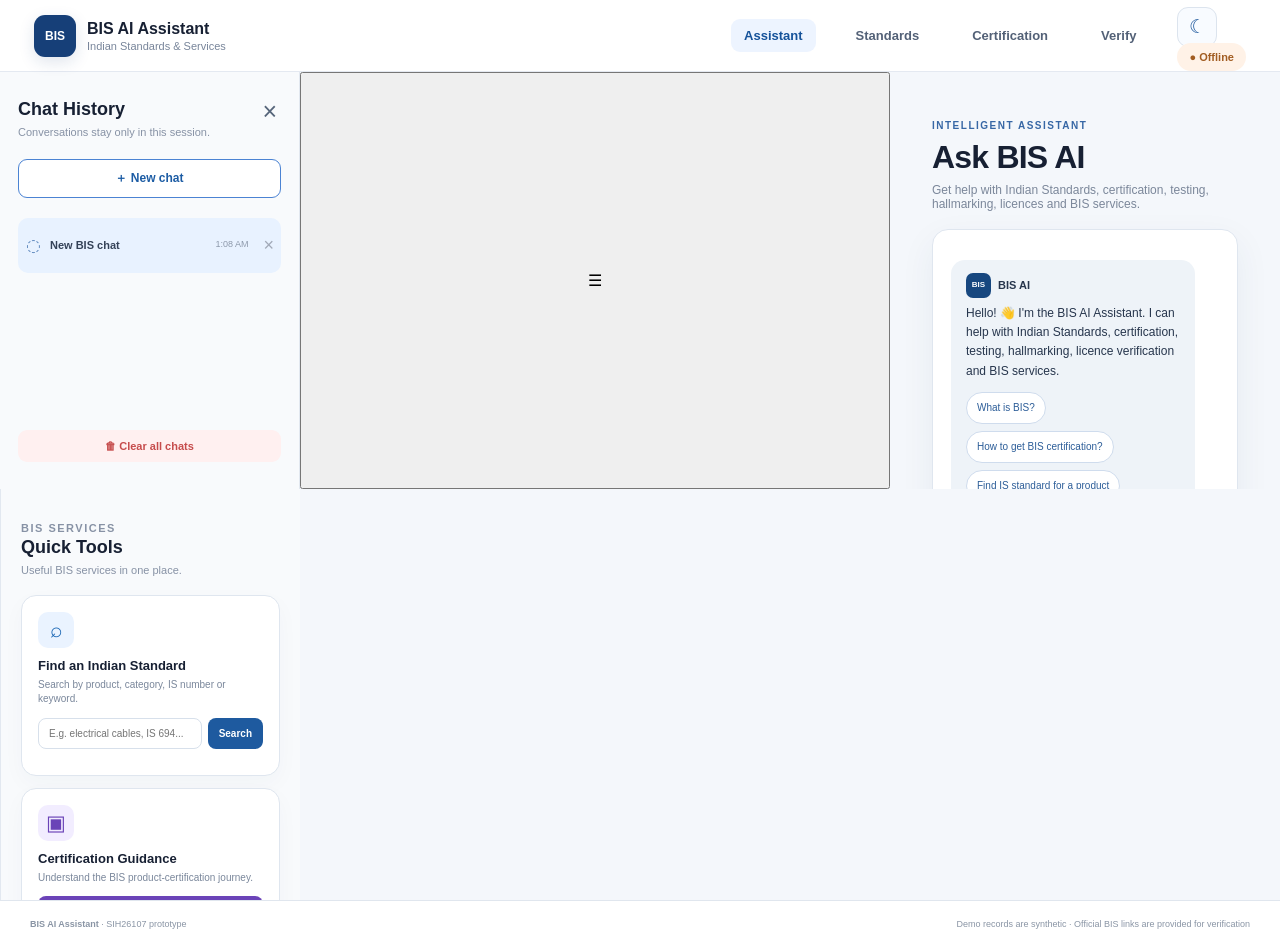
==== frontend/index.html @ 95502df0 "Rebuild frontend structure" ====
<!DOCTYPE html>
<html lang="en">
<head>
  <meta charset="UTF-8">
  <meta name="viewport" content="width=device-width, initial-scale=1.0">
  <meta name="theme-color" content="#0b3b70">
  <title>BIS AI Assistant — SIH26107</title>
  <link rel="stylesheet" href="style.css">
</head>
<body>
  <header class="topbar">
    <a class="brand" href="#assistant" aria-label="BIS AI Assistant home">
      <span class="brand-mark">BIS</span>
      <span class="brand-copy"><strong>BIS AI Assistant</strong><small>Indian Standards &amp; Services</small></span>
    </a>

    <nav class="main-nav" aria-label="Main navigation">
      <a class="nav-link active" href="#assistant">Assistant</a>
      <a class="nav-link" href="#standards">Standards</a>
      <a class="nav-link" href="#certification">Certification</a>
      <a class="nav-link" href="#verify">Verify</a>
    </nav>

    <div class="header-actions">
      <button id="themeToggle" class="theme-toggle" type="button" aria-label="Switch to dark mode" title="Switch theme">☾</button>
      <span id="apiBadge" class="badge">● Connecting</span>
    </div>
  </header>

  <main class="workspace">
    <aside id="historyPanel" class="history-panel" aria-label="Chat history">
      <div class="history-head">
        <div>
          <h2>Chat History</h2>
          <p>Conversations stay only in this session.</p>
        </div>
        <button id="closeHistory" class="icon-btn" type="button" aria-label="Close chat history">×</button>
      </div>

      <button id="newChatBtn" class="new-chat" type="button">＋ New chat</button>
      <div id="historyList" class="history-list"></div>
      <button id="clearHistoryBtn" class="clear-history" type="button">🗑 Clear all chats</button>
    </aside>

    <button id="historyToggle" class="history-reopen" type="button" aria-label="Open chat history" title="Open chat history">☰</button>

    <section id="assistant" class="assistant-column">
      <div class="assistant-heading">
        <div>
          <p class="eyebrow">INTELLIGENT ASSISTANT</p>
          <h1>Ask BIS AI</h1>
          <p>Get help with Indian Standards, certification, testing, hallmarking, licences and BIS services.</p>
        </div>
      </div>

      <div class="chat-card">
        <div id="chat" class="chat" aria-live="polite"></div>

        <form id="askForm" class="ask-form">
          <span class="input-spark" aria-hidden="true">✦</span>
          <textarea id="question" rows="1" required aria-label="Ask BIS AI" placeholder="Ask about a product, standard, certification or BIS service..."></textarea>
          <button id="askBtn" class="send-btn" type="submit" aria-label="Send question" title="Send question">➤</button>
        </form>

        <div class="chips" aria-label="Suggested questions">
          <button type="button" onclick="useText('Find a standard for electrical cables')">Electrical cables</button>
          <button type="button" onclick="useText('How does BIS certification work?')">BIS certification</button>
          <button type="button" onclick="useText('How do I verify a BIS licence?')">Verify licence</button>
          <button type="button" onclick="useText('Find testing laboratory information')">Testing labs</button>
          <button type="button" onclick="useText('What is the ISI mark?')">ISI mark</button>
        </div>
      </div>
    </section>

    <aside id="toolsPanel" class="tools-column" aria-label="BIS quick tools">
      <div class="tools-heading">
        <p class="eyebrow">BIS SERVICES</p>
        <h2>Quick Tools</h2>
        <p>Useful BIS services in one place.</p>
      </div>

      <section id="standards" class="tool-card standard-tool">
        <div class="tool-icon">⌕</div>
        <h3>Find an Indian Standard</h3>
        <p>Search by product, category, IS number or keyword.</p>
        <form id="standardForm" class="tool-form">
          <input id="standardSearch" aria-label="Search Indian Standards" placeholder="E.g. electrical cables, IS 694...">
          <button type="submit">Search</button>
        </form>
        <div id="standardResults" class="tool-results"></div>
      </section>

      <section id="certification" class="tool-card certification-tool">
        <div class="tool-icon">▣</div>
        <h3>Certification Guidance</h3>
        <p>Understand the BIS product-certification journey.</p>
        <button id="certificationBtn" class="tool-action" type="button">View certification steps <span>→</span></button>
        <div id="certificationResults" class="tool-results"></div>
      </section>

      <section id="verify" class="tool-card verify-tool">
        <div class="tool-icon">✓</div>
        <h3>Verify a BIS Licence</h3>
        <p>Use a synthetic demo record or open official BIS verification information.</p>
        <form id="verifyForm" class="tool-form">
          <input id="license" required aria-label="BIS licence number" placeholder="E.g. CM/L-DEMO-001">
          <button type="submit">Verify</button>
        </form>
        <div class="demo-buttons">
          <button type="button" onclick="useDemoLicense('CM/L-DEMO-001')">Demo 001</button>
          <button type="button" onclick="useDemoLicense('CM/L-DEMO-002')">Demo 002</button>
          <button type="button" onclick="useDemoLicense('CM/L-DEMO-003')">Demo 003</button>
        </div>
        <div id="verifyResult" class="tool-results"></div>
      </section>

      <section class="help-card">
        <div class="help-icon">?</div>
        <div>
          <h3>Need Help?</h3>
          <p>Ask about standards, certification, testing, hallmarking, licences or BIS services.</p>
        </div>
        <div class="help-prompts">
          <button type="button" onclick="useText('How do I get BIS certification?')">How do I get BIS certification?</button>
          <button type="button" onclick="useText('What standard applies to electrical cables?')">IS standard for electrical cables</button>
          <button type="button" onclick="useDemoLicense('CM/L-DEMO-001')">Verify demo licence</button>
        </div>
      </section>
    </aside>
  </main>

  <footer>
    <span><strong>BIS AI Assistant</strong> · SIH26107 prototype</span>
    <span>Demo records are synthetic · Official BIS links are provided for verification</span>
  </footer>

  <script src="script.js"></script>
  <script>
    (() => {
      const button = document.getElementById('themeToggle');
      const key = 'bis-theme';
      const apply = (dark) => {
        document.documentElement.classList.toggle('dark-mode', dark);
        button.textContent = dark ? '☀' : '☾';
        button.setAttribute('aria-label', dark ? 'Switch to light mode' : 'Switch to dark mode');
        button.title = dark ? 'Switch to light mode' : 'Switch theme';
      };
      let dark = localStorage.getItem(key) === 'dark';
      apply(dark);
      button.addEventListener('click', () => {
        dark = !dark;
        localStorage.setItem(key, dark ? 'dark' : 'light');
        apply(dark);
      });

      document.getElementById('question').addEventListener('keydown', (event) => {
        if (event.key === 'Enter' && !event.shiftKey) {
          event.preventDefault();
          document.getElementById('askForm').requestSubmit();
        }
      });

      document.querySelectorAll('.main-nav .nav-link').forEach((link) => {
        link.addEventListener('click', () => {
          document.querySelectorAll('.main-nav .nav-link').forEach((item) => item.classList.remove('active'));
          link.classList.add('active');
        });
      });
    })();
  </script>
</body>
</html>
---- frontend/style.css ----
*{box-sizing:border-box}html{scroll-behavior:smooth}body{margin:0;font-family:Inter,Segoe UI,Arial,sans-serif;background:#f4f7fb;color:#172033;min-height:100vh}button,input,textarea{font:inherit}button{cursor:pointer}a{color:inherit}.topbar{height:72px;background:#fff;border-bottom:1px solid #e4e9f1;display:flex;align-items:center;padding:0 34px;gap:28px;position:sticky;top:0;z-index:50}.brand{display:flex;gap:11px;align-items:center;text-decoration:none;color:#172033;margin-right:auto}.brand-mark{width:42px;height:42px;background:#163f78;color:#fff;display:grid;place-items:center;font-size:12px;font-weight:900;border-radius:11px;box-shadow:0 5px 16px #163f7822}.brand b,.brand small{display:block}.brand b{font-size:17px}.brand small{color:#78859a;font-size:11px;margin-top:2px}.topbar nav{display:flex;gap:27px;height:100%;align-items:center}.nav-link{text-decoration:none;color:#536177;font-size:13px;font-weight:750;padding:9px 13px;border-radius:9px}.nav-link:hover,.nav-link.active{background:#edf4ff;color:#15529a}.badge{font-size:11px;color:#16865a;background:#e9f8f0;padding:8px 12px;border-radius:20px;white-space:nowrap;font-weight:750}.badge.offline{color:#a25d22;background:#fff2e7}.workspace{display:grid;grid-template-columns:300px minmax(430px,1fr) 390px;height:calc(100vh - 72px);min-height:0;max-width:1550px;margin:0 auto;overflow:hidden}.history-panel{background:#f8fafc;border-right:1px solid #e2e8f0;padding:27px 18px;display:flex;flex-direction:column;min-width:0;min-height:0;overflow-y:auto}.history-head{display:flex;justify-content:space-between;align-items:flex-start;gap:10px}.history-head h2,.tools-heading h2{margin:0;font-size:18px}.history-head p,.tools-heading p{margin:5px 0 0;color:#8792a5;font-size:11px;line-height:1.45}.icon-btn{border:0;background:transparent;color:#56657a;font-size:25px;line-height:1;padding:0 4px}.new-chat{margin-top:18px;border:1px solid #4b83d3;background:#fff;color:#1c5ca4;border-radius:9px;padding:10px;font-weight:800;font-size:12px}.new-chat:hover{background:#eff6ff}.history-list{margin-top:20px;display:flex;flex-direction:column;gap:4px;overflow:auto;flex:1}.history-item{display:flex;align-items:center;border-radius:10px;min-height:55px}.history-item.selected{background:#e8f2ff}.history-open{border:0;background:transparent;display:flex;align-items:center;text-align:left;gap:9px;padding:9px 8px;min-width:0;flex:1;color:#344258}.history-bubble{font-size:17px;color:#5e88bd}.history-copy{min-width:0;display:flex;justify-content:space-between;gap:5px;width:100%}.history-copy b{font-size:11px;white-space:nowrap;overflow:hidden;text-overflow:ellipsis}.history-copy small{font-size:9px;color:#8c98aa;white-space:nowrap}.delete-chat{border:0;background:transparent;color:#a1a9b7;font-size:18px;padding:7px;opacity:0}.history-item:hover .delete-chat,.history-item.selected .delete-chat{opacity:1}.delete-chat:hover{color:#c64c4c}.empty-history{text-align:center;color:#8b96a8;font-size:11px;line-height:1.7;padding:35px 12px}.clear-history{border:0;background:#fff0f0;color:#c64c4c;border-radius:9px;padding:10px;font-size:11px;font-weight:800;margin-top:12px}.clear-history:hover{background:#ffe5e5}.assistant-column{padding:48px 42px 30px;min-width:0;min-height:0;overflow:hidden}.assistant-heading{display:flex;justify-content:space-between;gap:20px;align-items:flex-end;margin-bottom:18px}.assistant-heading h1{font-size:32px;letter-spacing:-.8px;margin:0}.assistant-heading p:not(.eyebrow){margin:7px 0 0;color:#7b879a;font-size:12px}.eyebrow{margin:0 0 8px;color:#3767a5;font-size:10px;font-weight:900;letter-spacing:1.5px}.history-toggle{display:none;border:1px solid #dce4ee;background:#fff;color:#285b9a;border-radius:9px;padding:9px 12px;font-size:11px;font-weight:800}.chat-card{background:#fff;border:1px solid #dfe6ef;border-radius:16px;box-shadow:0 12px 35px #1d3d6410;padding:15px}.chat{height:calc(100vh - 315px);min-height:390px;max-height:650px;overflow:auto;padding:5px 3px 8px;scrollbar-width:thin}.message{max-width:91%;padding:12px 14px;border-radius:14px;margin:10px 0;font-size:12px;line-height:1.6;animation:messageIn .18s ease-out}.message p{margin:6px 0 0;white-space:pre-wrap}.message.bot{background:#eef3f8;color:#27364d}.message.user{background:#1c579c;color:#fff;margin-left:auto;border-bottom-right-radius:5px}.bot-label{display:flex;align-items:center;gap:7px;font-size:11px}.mini-bis{width:25px;height:25px;border-radius:7px;background:#17477f;color:#fff;display:grid;place-items:center;font-size:8px;font-weight:900}.welcome-message{padding:13px 15px}.welcome-prompts{display:flex;gap:7px;flex-wrap:wrap;margin-top:11px}.welcome-prompts button,.chips button,.help-prompts button{border:1px solid #cfdced;background:#fff;color:#2c5d98;border-radius:18px;padding:7px 10px;font-size:10px}.welcome-prompts button:hover,.chips button:hover,.help-prompts button:hover{background:#f1f7ff;border-color:#8eb2df}.thinking-message{padding:12px 14px}.thinking-row{display:flex;align-items:center;gap:4px;color:#718097;font-size:11px;margin-top:7px}.thinking-row i{display:block;width:5px;height:5px;border-radius:50%;background:#5f7ea7;animation:thinking 1s infinite ease-in-out}.thinking-row i:nth-child(2){animation-delay:.15s}.thinking-row i:nth-child(3){animation-delay:.3s}.ask-form{display:flex;align-items:flex-end;gap:9px;border:1px solid #bfd4ef;border-radius:13px;padding:8px 9px 8px 12px;margin-top:8px;background:#fff;box-shadow:0 4px 18px #2b5e9b10}.input-spark{color:#2872c6;font-size:18px;padding-bottom:6px}.ask-form textarea{flex:1;border:0;outline:0;resize:none;min-height:30px;max-height:140px;padding:6px 2px;color:#27364b;font-size:13px}.ask-form textarea::placeholder{color:#8793a5}.send-btn{width:38px;height:38px;border:0;border-radius:10px;background:#1c579c;color:#fff;font-size:19px;box-shadow:0 7px 15px #1c579c2a;display:grid;place-items:center}.send-btn:disabled{opacity:.5;cursor:not-allowed}.send-btn.stop-btn{background:#c74d4d;box-shadow:0 7px 15px #c74d4d2a;font-size:15px}.send-btn.stop-btn:hover{background:#aa3e3e}.chips{display:flex;gap:6px;flex-wrap:wrap;margin-top:9px}.chips button{color:#637188;border-color:#dce4ee;padding:6px 9px}.tools-column{border-left:1px solid #e2e8f0;background:#f8fafc;padding:27px 20px 45px;min-width:0;min-height:0;overflow-y:auto;scroll-behavior:smooth}.tools-heading{margin-bottom:16px}.tool-card{background:#fff;border:1px solid #dfe6ef;border-radius:15px;padding:16px;margin-bottom:12px;box-shadow:0 8px 22px #1d3d6408;scroll-margin-top:18px}.tool-icon{width:36px;height:36px;border-radius:10px;background:#eaf3ff;color:#1764b3;display:grid;place-items:center;font-size:21px;margin-bottom:10px}.tool-card h3{margin:0;font-size:13px}.tool-card>p{color:#7a879b;font-size:10px;line-height:1.45;margin:5px 0 11px}.tool-form{display:flex;gap:6px}.tool-form input{min-width:0;flex:1;border:1px solid #d7e0eb;border-radius:8px;padding:9px 10px;outline:0;font-size:10px}.tool-form input:focus{border-color:#5c8dc8}.tool-form button,.tool-action{border:0;border-radius:8px;background:#1e5a9f;color:#fff;padding:9px 11px;font-size:10px;font-weight:800;white-space:nowrap}.tool-form button:hover,.tool-action:hover{background:#174b87}.certification-tool .tool-icon{background:#f2edff;color:#6a43b7}.certification-tool .tool-action{width:100%;background:#6b43b8}.verify-tool .tool-icon{background:#e7f8ef;color:#15915c}.verify-tool .tool-form button{background:#1b9b68}.verify-tool .tool-form button:hover{background:#147b52}.demo-buttons{display:flex;gap:5px;margin-top:7px}.demo-buttons button{border:1px solid #bfe3d1;background:#f3fbf7;color:#18744f;border-radius:7px;padding:5px 8px;font-size:9px}.tool-results{margin-top:10px}.tool-loading,.tool-empty{color:#8390a3;font-size:10px;line-height:1.5;padding:7px 0}.standard-result{border-top:1px solid #edf0f4;padding:9px 0}.standard-result:first-child{border-top:0}.standard-result .result-id{display:block;color:#2d69a9;font-size:9px;font-weight:900}.standard-result>b{display:block;font-size:10px;margin-top:3px}.standard-result small{display:block;color:#8a95a6;font-size:9px;margin-top:2px}.standard-result p{font-size:9px;color:#6d7b8f;line-height:1.45;margin:5px 0}.standard-result a,.cert-step a,.verify-info a{font-size:9px;color:#2468ad;text-decoration:none;font-weight:750}.standard-result a:hover,.cert-step a:hover,.verify-info a:hover{text-decoration:underline}.cert-step{display:flex;gap:8px;border-top:1px solid #edf0f4;padding:9px 0}.cert-step:first-child{border-top:0}.cert-step>span{width:24px;height:24px;border-radius:7px;background:#f0eaff;color:#7048b9;display:grid;place-items:center;font-size:9px;font-weight:900;flex:none}.cert-step b{font-size:10px}.cert-step p{font-size:9px;color:#718095;line-height:1.4;margin:3px 0 4px}.verify-success{display:flex;justify-content:space-between;gap:8px;background:#ebfaf3;border:1px solid #c7ecd9;padding:8px;border-radius:8px;color:#14774f;font-size:10px}.verify-success span{font-weight:800}.verify-result dl{display:grid;grid-template-columns:70px 1fr;gap:4px 7px;margin:9px 0 0;font-size:9px}.verify-result dt{color:#8a95a5}.verify-result dd{margin:0;color:#344258;font-weight:700}.demo-warning{background:#fff8e7;color:#8b6a22;padding:7px;border-radius:7px;margin-top:8px;font-size:8px;line-height:1.45}.verify-info{background:#f2f7fd;border:1px solid #d8e6f5;border-radius:8px;padding:9px}.verify-info strong{font-size:10px}.verify-info p{color:#708096;font-size:9px;line-height:1.45;margin:4px 0 6px}.workspace.history-closed .history-panel{display:none}.workspace.history-closed{grid-template-columns:minmax(430px,1fr) 390px}body.history-closed .workspace{grid-template-columns:minmax(430px,1fr) 390px}body.history-closed .history-panel{display:none}.history-closed .history-toggle{display:inline-block}body:not(.history-closed) .history-toggle{display:none}footer{display:flex;justify-content:space-between;gap:20px;padding:18px 30px;border-top:1px solid #e0e6ee;background:#fff;color:#8a95a5;font-size:9px}footer b{color:#40516a}@keyframes thinking{0%,60%,100%{transform:translateY(0);opacity:.35}30%{transform:translateY(-3px);opacity:1}}@keyframes messageIn{from{opacity:0;transform:translateY(5px)}to{opacity:1;transform:translateY(0)}}@media(max-width:1150px){.workspace{grid-template-columns:250px minmax(420px,1fr) 330px}.assistant-column{padding-left:25px;padding-right:25px}.topbar{padding:0 20px}.topbar nav{gap:10px}}@media(max-width:900px){.workspace{grid-template-columns:260px minmax(0,1fr)}.tools-column{display:block;border-left:0;border-top:1px solid #e2e8f0;padding:24px 18px 35px}.workspace.history-closed,body.history-closed .workspace{grid-template-columns:minmax(0,1fr)}.history-toggle{display:inline-block!important}.topbar nav{display:none}.assistant-column{padding:30px 20px}.chat{height:calc(100vh - 270px)}}@media(max-width:600px){.workspace{display:block;height:auto;min-height:calc(100vh - 64px);overflow:visible}.history-panel{display:none;position:fixed;inset:64px auto 0 0;width:min(88vw,310px);z-index:100;box-shadow:15px 0 40px #1c355320}.history-panel .history-head{position:sticky;top:0;background:#f8fafc;padding-bottom:8px;z-index:1}.history-panel .history-list{min-height:0}.history-panel .clear-history{margin-bottom:12px}body.history-open .history-panel{display:flex}.assistant-column{padding:20px 10px 18px}.assistant-heading{align-items:flex-start;gap:8px}.assistant-heading h1{font-size:25px}.assistant-heading p:not(.eyebrow){font-size:11px}.chat-card{padding:10px;border-radius:13px}.chat{height:58vh;min-height:330px;max-height:none;padding:3px 1px 7px}.message{max-width:100%;font-size:12px;padding:11px 12px}.welcome-message{padding:12px}.welcome-prompts{gap:5px}.welcome-prompts button,.chips button{font-size:9px;padding:7px 9px}.ask-form{gap:6px;padding:7px 7px 7px 9px}.ask-form textarea{font-size:13px;max-height:110px}.send-btn{width:40px;height:40px;flex:none}.chips{gap:5px}.tools-column{display:block;padding:18px 10px 30px}.tool-card{padding:14px;margin-bottom:10px}.tool-form input{font-size:12px;padding:10px}.tool-form button,.tool-action{font-size:11px;padding:10px}.tool-card>p{font-size:10px}.standard-result>b{font-size:11px}.standard-result p,.cert-step p,.verify-info p{font-size:10px}.standard-result a,.cert-step a,.verify-info a{font-size:10px}.topbar{height:64px;padding:0 10px;gap:7px}.brand{gap:8px}.brand b{font-size:14px}.brand small{font-size:8px}.brand-mark{width:36px;height:36px}.badge{font-size:8px;padding:7px 8px}.history-toggle{font-size:10px;padding:8px 10px}.topbar nav{display:none}footer{flex-direction:column;padding:15px 12px;font-size:9px;gap:7px}}
.theme-toggle{width:40px;height:40px;border:1px solid #dce4ee;border-radius:11px;background:#f8fbff;color:#1c579c;display:grid;place-items:center;font-size:19px;line-height:1;flex:none;transition:.2s ease}.theme-toggle:hover{background:#edf5ff;transform:translateY(-1px)}
@media(max-width:900px){.theme-toggle{width:38px;height:38px;border-radius:10px;font-size:18px}.tools-column{max-width:100%;overflow:visible}.assistant-column{overflow:visible}.chat-card{max-width:100%}}
@media(max-width:600px){.theme-toggle{width:35px;height:35px;font-size:17px}.topbar{gap:6px}.brand{min-width:0}.brand>span:last-child{min-width:0}.brand b{white-space:nowrap;overflow:hidden;text-overflow:ellipsis}.badge{flex:none}.assistant-heading>div{min-width:0}}
html.dark-mode body{background:#0b1118;color:#e7eef7}html.dark-mode .topbar{background:#101923;border-color:#263544}html.dark-mode .brand{color:#f2f6fb}html.dark-mode .brand small{color:#91a0b5}html.dark-mode .brand-mark{background:#155aa2}html.dark-mode .nav-link{color:#9eacbf}html.dark-mode .nav-link:hover,html.dark-mode .nav-link.active{background:#172d45;color:#72b5ff}html.dark-mode .theme-toggle{background:#172331;border-color:#304256;color:#f4ca62}html.dark-mode .theme-toggle:hover{background:#203044}html.dark-mode .badge{background:#103426;color:#55d99b}html.dark-mode .badge.offline{background:#342819;color:#f2b36d}html.dark-mode .history-panel,html.dark-mode .tools-column{background:#0e161f;border-color:#263544}html.dark-mode .history-head h2,html.dark-mode .tools-heading h2,html.dark-mode .tool-card h3,html.dark-mode .help-card h3{color:#edf3fa}html.dark-mode .history-head p,html.dark-mode .tools-heading p,html.dark-mode .assistant-heading p:not(.eyebrow){color:#91a0b5}html.dark-mode .icon-btn{color:#aebbd0}html.dark-mode .new-chat{background:#121e2a;border-color:#3979bd;color:#70b4ff}html.dark-mode .new-chat:hover{background:#172a3e}html.dark-mode .history-item.selected{background:#172d45}html.dark-mode .history-open{color:#d6dfeb}html.dark-mode .history-copy small{color:#8190a5}html.dark-mode .history-bubble{color:#69a8df}html.dark-mode .clear-history{background:#321c21;color:#ff8585}html.dark-mode .clear-history:hover{background:#402126}html.dark-mode .assistant-heading .eyebrow{color:#5da8ed}html.dark-mode .chat-card{background:#101923;border-color:#29394b;box-shadow:0 12px 35px #00000040}html.dark-mode .message.bot{background:#1b2835;color:#dbe5f0}html.dark-mode .message.user{background:#1766b8;color:#fff}html.dark-mode .mini-bis{background:#1761a5}html.dark-mode .welcome-prompts button,html.dark-mode .chips button,html.dark-mode .help-prompts button{background:#121f2b;border-color:#304256;color:#8fc4fa}html.dark-mode .welcome-prompts button:hover,html.dark-mode .chips button:hover,html.dark-mode .help-prompts button:hover{background:#172d45;border-color:#3e6d9f}html.dark-mode .thinking-row{color:#93a3b8}html.dark-mode .thinking-row i{background:#68aef0}html.dark-mode .ask-form{background:#0d161f;border-color:#34506d;box-shadow:0 4px 18px #00000030}html.dark-mode .input-spark{color:#65aff5}html.dark-mode .ask-form textarea{background:transparent;color:#e4edf7}html.dark-mode .ask-form textarea::placeholder{color:#718298}html.dark-mode .send-btn{background:#176bc2}html.dark-mode .chips button{color:#9aadc4}html.dark-mode .tool-card{background:#121d27;border-color:#2b3b4c;box-shadow:0 8px 22px #00000028}html.dark-mode .tool-icon{background:#172d45;color:#5ca9f5}html.dark-mode .tool-card>p{color:#8c9cb0}html.dark-mode .tool-form input{background:#0d161f;border-color:#304256;color:#e1eaf5}html.dark-mode .tool-form input::placeholder{color:#718298}html.dark-mode .tool-form input:focus{border-color:#4f91d1}html.dark-mode .tool-form button,html.dark-mode .tool-action{background:#1b65b0}html.dark-mode .tool-form button:hover,html.dark-mode .tool-action:hover{background:#2477c8}html.dark-mode .certification-tool .tool-icon{background:#241d36;color:#b28cff}html.dark-mode .certification-tool .tool-action{background:#7044bf}html.dark-mode .verify-tool .tool-icon{background:#103628;color:#54d49a}html.dark-mode .verify-tool .tool-form button{background:#199b68}html.dark-mode .demo-buttons button{background:#102c23;border-color:#28684f;color:#62d7a5}html.dark-mode .tool-loading,html.dark-mode .tool-empty{color:#8191a6}html.dark-mode .standard-result,html.dark-mode .cert-step{border-color:#29394a}html.dark-mode .standard-result .result-id{color:#68acf0}html.dark-mode .standard-result>b,html.dark-mode .cert-step b{color:#e5edf6}html.dark-mode .standard-result small,html.dark-mode .standard-result p,html.dark-mode .cert-step p{color:#8191a6}html.dark-mode .standard-result a,html.dark-mode .cert-step a,html.dark-mode .verify-info a{color:#72b8fa}html.dark-mode .cert-step>span{background:#281f3e;color:#bd9cff}html.dark-mode .verify-success{background:#102f24;border-color:#27664f;color:#65d7a6}html.dark-mode .verify-result dt{color:#8191a6}html.dark-mode .verify-result dd{color:#d9e4ef}html.dark-mode .demo-warning{background:#342b17;color:#e4be66}html.dark-mode .verify-info{background:#142433;border-color:#2e4b66}html.dark-mode .verify-info strong{color:#e6eef7}html.dark-mode .verify-info p{color:#8b9caf}html.dark-mode .help-card{background:#12283a;border-color:#285071}html.dark-mode .help-card>p{color:#8ca0b8}html.dark-mode footer{background:#101923;border-color:#243242;color:#8190a4}html.dark-mode footer b{color:#b8c9dc}
@media(max-width:600px){.history-panel{left:auto!important;right:0!important;inset:64px 0 0 auto!important;width:min(88vw,340px)!important;max-width:340px;min-width:280px;border-right:0;border-left:1px solid #dce4ee;box-shadow:-18px 0 45px #152d4628;padding:22px 16px 18px;overflow-y:auto;overscroll-behavior:contain}.history-panel .history-head{position:sticky;top:0;background:#f8fafc;padding:2px 0 12px;z-index:2}.history-panel .history-head h2{font-size:19px;line-height:1.2;color:#172033}.history-panel .history-head p{font-size:11px;line-height:1.5;margin-top:6px}.history-panel .icon-btn{font-size:27px;padding:0 3px}.history-panel .history-list{min-height:0}.history-panel .new-chat{width:100%;min-height:46px;font-size:13px}.history-panel .history-item{min-height:58px}.history-panel .history-copy b{font-size:12px}.history-panel .history-copy small{font-size:10px}.history-panel .clear-history{width:100%;min-height:44px;margin-bottom:8px}html.dark-mode .history-panel{background:#0e161f;border-left-color:#263544;box-shadow:-18px 0 45px #00000066}html.dark-mode .history-panel .history-head{background:#0e161f}html.dark-mode .history-panel .history-head h2{color:#edf3fa}html.dark-mode .history-panel .history-head p{color:#91a0b5}html.dark-mode .history-panel .icon-btn{color:#aebbd0}}
@media(max-width:390px){.assistant-column{padding-left:8px;padding-right:8px}.assistant-heading h1{font-size:23px}.assistant-heading p:not(.eyebrow){font-size:10.5px}.history-toggle{padding:8px 9px}.badge{font-size:7.5px;padding:7px}.brand b{font-size:13px}.brand small{font-size:7.5px}.chat-card{padding:8px}.welcome-prompts button,.chips button{font-size:8.5px;padding:7px 8px}}
body.history-open{overflow:hidden}
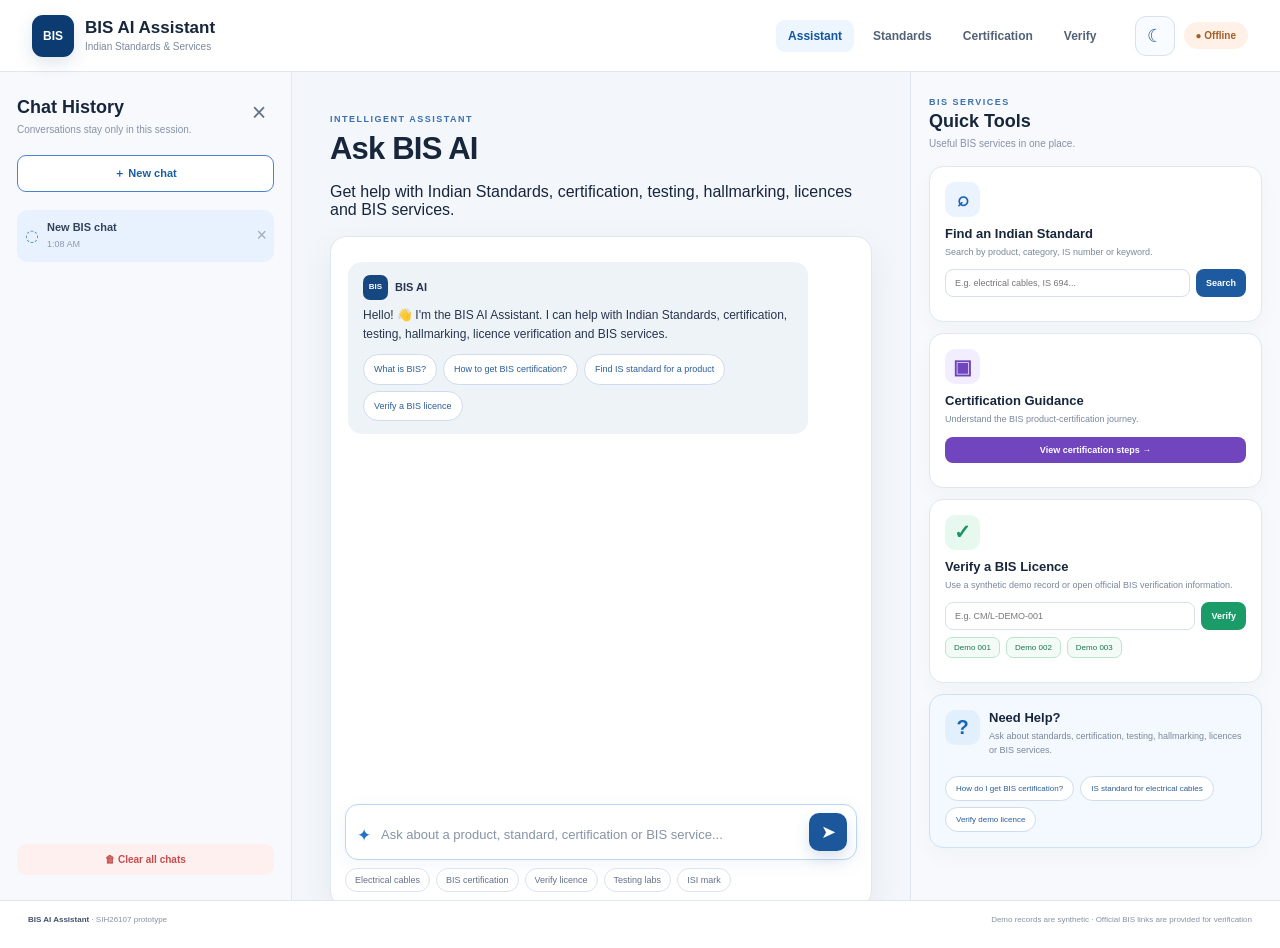
==== commit 818a7af1: "Rebuild frontend shell and bust stale CSS/JS cache" ====
--- a/frontend/index.html
+++ b/frontend/index.html
@@ -5,7 +5,7 @@
   <meta name="viewport" content="width=device-width, initial-scale=1.0">
   <meta name="theme-color" content="#0b3b70">
   <title>BIS AI Assistant — SIH26107</title>
-  <link rel="stylesheet" href="style.css">
+  <link rel="stylesheet" href="style.css?v=20260917-final">
 </head>
 <body>
   <header class="topbar">
@@ -13,14 +13,12 @@
       <span class="brand-mark">BIS</span>
       <span class="brand-copy"><strong>BIS AI Assistant</strong><small>Indian Standards &amp; Services</small></span>
     </a>
-
     <nav class="main-nav" aria-label="Main navigation">
       <a class="nav-link active" href="#assistant">Assistant</a>
       <a class="nav-link" href="#standards">Standards</a>
       <a class="nav-link" href="#certification">Certification</a>
       <a class="nav-link" href="#verify">Verify</a>
     </nav>
-
     <div class="header-actions">
       <button id="themeToggle" class="theme-toggle" type="button" aria-label="Switch to dark mode" title="Switch theme">☾</button>
       <span id="apiBadge" class="badge">● Connecting</span>
@@ -30,13 +28,9 @@
   <main class="workspace">
     <aside id="historyPanel" class="history-panel" aria-label="Chat history">
       <div class="history-head">
-        <div>
-          <h2>Chat History</h2>
-          <p>Conversations stay only in this session.</p>
-        </div>
+        <div><h2>Chat History</h2><p>Conversations stay only in this session.</p></div>
         <button id="closeHistory" class="icon-btn" type="button" aria-label="Close chat history">×</button>
       </div>
-
       <button id="newChatBtn" class="new-chat" type="button">＋ New chat</button>
       <div id="historyList" class="history-list"></div>
       <button id="clearHistoryBtn" class="clear-history" type="button">🗑 Clear all chats</button>
@@ -46,22 +40,17 @@
 
     <section id="assistant" class="assistant-column">
       <div class="assistant-heading">
-        <div>
-          <p class="eyebrow">INTELLIGENT ASSISTANT</p>
-          <h1>Ask BIS AI</h1>
-          <p>Get help with Indian Standards, certification, testing, hallmarking, licences and BIS services.</p>
-        </div>
+        <p class="eyebrow">INTELLIGENT ASSISTANT</p>
+        <h1>Ask BIS AI</h1>
+        <p>Get help with Indian Standards, certification, testing, hallmarking, licences and BIS services.</p>
       </div>
-
       <div class="chat-card">
         <div id="chat" class="chat" aria-live="polite"></div>
-
         <form id="askForm" class="ask-form">
           <span class="input-spark" aria-hidden="true">✦</span>
           <textarea id="question" rows="1" required aria-label="Ask BIS AI" placeholder="Ask about a product, standard, certification or BIS service..."></textarea>
           <button id="askBtn" class="send-btn" type="submit" aria-label="Send question" title="Send question">➤</button>
         </form>
-
         <div class="chips" aria-label="Suggested questions">
           <button type="button" onclick="useText('Find a standard for electrical cables')">Electrical cables</button>
           <button type="button" onclick="useText('How does BIS certification work?')">BIS certification</button>
@@ -73,39 +62,20 @@
     </section>
 
     <aside id="toolsPanel" class="tools-column" aria-label="BIS quick tools">
-      <div class="tools-heading">
-        <p class="eyebrow">BIS SERVICES</p>
-        <h2>Quick Tools</h2>
-        <p>Useful BIS services in one place.</p>
-      </div>
-
+      <div class="tools-heading"><p class="eyebrow">BIS SERVICES</p><h2>Quick Tools</h2><p>Useful BIS services in one place.</p></div>
       <section id="standards" class="tool-card standard-tool">
-        <div class="tool-icon">⌕</div>
-        <h3>Find an Indian Standard</h3>
-        <p>Search by product, category, IS number or keyword.</p>
-        <form id="standardForm" class="tool-form">
-          <input id="standardSearch" aria-label="Search Indian Standards" placeholder="E.g. electrical cables, IS 694...">
-          <button type="submit">Search</button>
-        </form>
+        <div class="tool-icon">⌕</div><h3>Find an Indian Standard</h3><p>Search by product, category, IS number or keyword.</p>
+        <form id="standardForm" class="tool-form"><input id="standardSearch" aria-label="Search Indian Standards" placeholder="E.g. electrical cables, IS 694..."><button type="submit">Search</button></form>
         <div id="standardResults" class="tool-results"></div>
       </section>
-
       <section id="certification" class="tool-card certification-tool">
-        <div class="tool-icon">▣</div>
-        <h3>Certification Guidance</h3>
-        <p>Understand the BIS product-certification journey.</p>
+        <div class="tool-icon">▣</div><h3>Certification Guidance</h3><p>Understand the BIS product-certification journey.</p>
         <button id="certificationBtn" class="tool-action" type="button">View certification steps <span>→</span></button>
         <div id="certificationResults" class="tool-results"></div>
       </section>
-
       <section id="verify" class="tool-card verify-tool">
-        <div class="tool-icon">✓</div>
-        <h3>Verify a BIS Licence</h3>
-        <p>Use a synthetic demo record or open official BIS verification information.</p>
-        <form id="verifyForm" class="tool-form">
-          <input id="license" required aria-label="BIS licence number" placeholder="E.g. CM/L-DEMO-001">
-          <button type="submit">Verify</button>
-        </form>
+        <div class="tool-icon">✓</div><h3>Verify a BIS Licence</h3><p>Use a synthetic demo record or open official BIS verification information.</p>
+        <form id="verifyForm" class="tool-form"><input id="license" required aria-label="BIS licence number" placeholder="E.g. CM/L-DEMO-001"><button type="submit">Verify</button></form>
         <div class="demo-buttons">
           <button type="button" onclick="useDemoLicense('CM/L-DEMO-001')">Demo 001</button>
           <button type="button" onclick="useDemoLicense('CM/L-DEMO-002')">Demo 002</button>
@@ -113,13 +83,8 @@
         </div>
         <div id="verifyResult" class="tool-results"></div>
       </section>
-
       <section class="help-card">
-        <div class="help-icon">?</div>
-        <div>
-          <h3>Need Help?</h3>
-          <p>Ask about standards, certification, testing, hallmarking, licences or BIS services.</p>
-        </div>
+        <div class="help-icon">?</div><div><h3>Need Help?</h3><p>Ask about standards, certification, testing, hallmarking, licences or BIS services.</p></div>
         <div class="help-prompts">
           <button type="button" onclick="useText('How do I get BIS certification?')">How do I get BIS certification?</button>
           <button type="button" onclick="useText('What standard applies to electrical cables?')">IS standard for electrical cables</button>
@@ -129,12 +94,8 @@
     </aside>
   </main>
 
-  <footer>
-    <span><strong>BIS AI Assistant</strong> · SIH26107 prototype</span>
-    <span>Demo records are synthetic · Official BIS links are provided for verification</span>
-  </footer>
-
-  <script src="script.js"></script>
+  <footer><span><strong>BIS AI Assistant</strong> · SIH26107 prototype</span><span>Demo records are synthetic · Official BIS links are provided for verification</span></footer>
+  <script src="script.js?v=20260917-final"></script>
   <script>
     (() => {
       const button = document.getElementById('themeToggle');
@@ -143,29 +104,15 @@
         document.documentElement.classList.toggle('dark-mode', dark);
         button.textContent = dark ? '☀' : '☾';
         button.setAttribute('aria-label', dark ? 'Switch to light mode' : 'Switch to dark mode');
-        button.title = dark ? 'Switch to light mode' : 'Switch theme';
       };
-      let dark = localStorage.getItem(key) === 'dark';
-      apply(dark);
-      button.addEventListener('click', () => {
-        dark = !dark;
-        localStorage.setItem(key, dark ? 'dark' : 'light');
-        apply(dark);
+      let dark = localStorage.getItem(key) === 'dark'; apply(dark);
+      button.addEventListener('click', () => { dark = !dark; localStorage.setItem(key, dark ? 'dark' : 'light'); apply(dark); });
+      document.getElementById('question').addEventListener('keydown', (event) => {
+        if (event.key === 'Enter' && !event.shiftKey) { event.preventDefault(); document.getElementById('askForm').requestSubmit(); }
       });
-
-      document.getElementById('question').addEventListener('keydown', (event) => {
-        if (event.key === 'Enter' && !event.shiftKey) {
-          event.preventDefault();
-          document.getElementById('askForm').requestSubmit();
-        }
-      });
-
-      document.querySelectorAll('.main-nav .nav-link').forEach((link) => {
-        link.addEventListener('click', () => {
-          document.querySelectorAll('.main-nav .nav-link').forEach((item) => item.classList.remove('active'));
-          link.classList.add('active');
-        });
-      });
+      document.querySelectorAll('.main-nav .nav-link').forEach((link) => link.addEventListener('click', () => {
+        document.querySelectorAll('.main-nav .nav-link').forEach((item) => item.classList.remove('active')); link.classList.add('active');
+      }));
     })();
   </script>
 </body>
--- a/frontend/style.css
+++ b/frontend/style.css
@@ -1,8 +1,521 @@
-*{box-sizing:border-box}html{scroll-behavior:smooth}body{margin:0;font-family:Inter,Segoe UI,Arial,sans-serif;background:#f4f7fb;color:#172033;min-height:100vh}button,input,textarea{font:inherit}button{cursor:pointer}a{color:inherit}.topbar{height:72px;background:#fff;border-bottom:1px solid #e4e9f1;display:flex;align-items:center;padding:0 34px;gap:28px;position:sticky;top:0;z-index:50}.brand{display:flex;gap:11px;align-items:center;text-decoration:none;color:#172033;margin-right:auto}.brand-mark{width:42px;height:42px;background:#163f78;color:#fff;display:grid;place-items:center;font-size:12px;font-weight:900;border-radius:11px;box-shadow:0 5px 16px #163f7822}.brand b,.brand small{display:block}.brand b{font-size:17px}.brand small{color:#78859a;font-size:11px;margin-top:2px}.topbar nav{display:flex;gap:27px;height:100%;align-items:center}.nav-link{text-decoration:none;color:#536177;font-size:13px;font-weight:750;padding:9px 13px;border-radius:9px}.nav-link:hover,.nav-link.active{background:#edf4ff;color:#15529a}.badge{font-size:11px;color:#16865a;background:#e9f8f0;padding:8px 12px;border-radius:20px;white-space:nowrap;font-weight:750}.badge.offline{color:#a25d22;background:#fff2e7}.workspace{display:grid;grid-template-columns:300px minmax(430px,1fr) 390px;height:calc(100vh - 72px);min-height:0;max-width:1550px;margin:0 auto;overflow:hidden}.history-panel{background:#f8fafc;border-right:1px solid #e2e8f0;padding:27px 18px;display:flex;flex-direction:column;min-width:0;min-height:0;overflow-y:auto}.history-head{display:flex;justify-content:space-between;align-items:flex-start;gap:10px}.history-head h2,.tools-heading h2{margin:0;font-size:18px}.history-head p,.tools-heading p{margin:5px 0 0;color:#8792a5;font-size:11px;line-height:1.45}.icon-btn{border:0;background:transparent;color:#56657a;font-size:25px;line-height:1;padding:0 4px}.new-chat{margin-top:18px;border:1px solid #4b83d3;background:#fff;color:#1c5ca4;border-radius:9px;padding:10px;font-weight:800;font-size:12px}.new-chat:hover{background:#eff6ff}.history-list{margin-top:20px;display:flex;flex-direction:column;gap:4px;overflow:auto;flex:1}.history-item{display:flex;align-items:center;border-radius:10px;min-height:55px}.history-item.selected{background:#e8f2ff}.history-open{border:0;background:transparent;display:flex;align-items:center;text-align:left;gap:9px;padding:9px 8px;min-width:0;flex:1;color:#344258}.history-bubble{font-size:17px;color:#5e88bd}.history-copy{min-width:0;display:flex;justify-content:space-between;gap:5px;width:100%}.history-copy b{font-size:11px;white-space:nowrap;overflow:hidden;text-overflow:ellipsis}.history-copy small{font-size:9px;color:#8c98aa;white-space:nowrap}.delete-chat{border:0;background:transparent;color:#a1a9b7;font-size:18px;padding:7px;opacity:0}.history-item:hover .delete-chat,.history-item.selected .delete-chat{opacity:1}.delete-chat:hover{color:#c64c4c}.empty-history{text-align:center;color:#8b96a8;font-size:11px;line-height:1.7;padding:35px 12px}.clear-history{border:0;background:#fff0f0;color:#c64c4c;border-radius:9px;padding:10px;font-size:11px;font-weight:800;margin-top:12px}.clear-history:hover{background:#ffe5e5}.assistant-column{padding:48px 42px 30px;min-width:0;min-height:0;overflow:hidden}.assistant-heading{display:flex;justify-content:space-between;gap:20px;align-items:flex-end;margin-bottom:18px}.assistant-heading h1{font-size:32px;letter-spacing:-.8px;margin:0}.assistant-heading p:not(.eyebrow){margin:7px 0 0;color:#7b879a;font-size:12px}.eyebrow{margin:0 0 8px;color:#3767a5;font-size:10px;font-weight:900;letter-spacing:1.5px}.history-toggle{display:none;border:1px solid #dce4ee;background:#fff;color:#285b9a;border-radius:9px;padding:9px 12px;font-size:11px;font-weight:800}.chat-card{background:#fff;border:1px solid #dfe6ef;border-radius:16px;box-shadow:0 12px 35px #1d3d6410;padding:15px}.chat{height:calc(100vh - 315px);min-height:390px;max-height:650px;overflow:auto;padding:5px 3px 8px;scrollbar-width:thin}.message{max-width:91%;padding:12px 14px;border-radius:14px;margin:10px 0;font-size:12px;line-height:1.6;animation:messageIn .18s ease-out}.message p{margin:6px 0 0;white-space:pre-wrap}.message.bot{background:#eef3f8;color:#27364d}.message.user{background:#1c579c;color:#fff;margin-left:auto;border-bottom-right-radius:5px}.bot-label{display:flex;align-items:center;gap:7px;font-size:11px}.mini-bis{width:25px;height:25px;border-radius:7px;background:#17477f;color:#fff;display:grid;place-items:center;font-size:8px;font-weight:900}.welcome-message{padding:13px 15px}.welcome-prompts{display:flex;gap:7px;flex-wrap:wrap;margin-top:11px}.welcome-prompts button,.chips button,.help-prompts button{border:1px solid #cfdced;background:#fff;color:#2c5d98;border-radius:18px;padding:7px 10px;font-size:10px}.welcome-prompts button:hover,.chips button:hover,.help-prompts button:hover{background:#f1f7ff;border-color:#8eb2df}.thinking-message{padding:12px 14px}.thinking-row{display:flex;align-items:center;gap:4px;color:#718097;font-size:11px;margin-top:7px}.thinking-row i{display:block;width:5px;height:5px;border-radius:50%;background:#5f7ea7;animation:thinking 1s infinite ease-in-out}.thinking-row i:nth-child(2){animation-delay:.15s}.thinking-row i:nth-child(3){animation-delay:.3s}.ask-form{display:flex;align-items:flex-end;gap:9px;border:1px solid #bfd4ef;border-radius:13px;padding:8px 9px 8px 12px;margin-top:8px;background:#fff;box-shadow:0 4px 18px #2b5e9b10}.input-spark{color:#2872c6;font-size:18px;padding-bottom:6px}.ask-form textarea{flex:1;border:0;outline:0;resize:none;min-height:30px;max-height:140px;padding:6px 2px;color:#27364b;font-size:13px}.ask-form textarea::placeholder{color:#8793a5}.send-btn{width:38px;height:38px;border:0;border-radius:10px;background:#1c579c;color:#fff;font-size:19px;box-shadow:0 7px 15px #1c579c2a;display:grid;place-items:center}.send-btn:disabled{opacity:.5;cursor:not-allowed}.send-btn.stop-btn{background:#c74d4d;box-shadow:0 7px 15px #c74d4d2a;font-size:15px}.send-btn.stop-btn:hover{background:#aa3e3e}.chips{display:flex;gap:6px;flex-wrap:wrap;margin-top:9px}.chips button{color:#637188;border-color:#dce4ee;padding:6px 9px}.tools-column{border-left:1px solid #e2e8f0;background:#f8fafc;padding:27px 20px 45px;min-width:0;min-height:0;overflow-y:auto;scroll-behavior:smooth}.tools-heading{margin-bottom:16px}.tool-card{background:#fff;border:1px solid #dfe6ef;border-radius:15px;padding:16px;margin-bottom:12px;box-shadow:0 8px 22px #1d3d6408;scroll-margin-top:18px}.tool-icon{width:36px;height:36px;border-radius:10px;background:#eaf3ff;color:#1764b3;display:grid;place-items:center;font-size:21px;margin-bottom:10px}.tool-card h3{margin:0;font-size:13px}.tool-card>p{color:#7a879b;font-size:10px;line-height:1.45;margin:5px 0 11px}.tool-form{display:flex;gap:6px}.tool-form input{min-width:0;flex:1;border:1px solid #d7e0eb;border-radius:8px;padding:9px 10px;outline:0;font-size:10px}.tool-form input:focus{border-color:#5c8dc8}.tool-form button,.tool-action{border:0;border-radius:8px;background:#1e5a9f;color:#fff;padding:9px 11px;font-size:10px;font-weight:800;white-space:nowrap}.tool-form button:hover,.tool-action:hover{background:#174b87}.certification-tool .tool-icon{background:#f2edff;color:#6a43b7}.certification-tool .tool-action{width:100%;background:#6b43b8}.verify-tool .tool-icon{background:#e7f8ef;color:#15915c}.verify-tool .tool-form button{background:#1b9b68}.verify-tool .tool-form button:hover{background:#147b52}.demo-buttons{display:flex;gap:5px;margin-top:7px}.demo-buttons button{border:1px solid #bfe3d1;background:#f3fbf7;color:#18744f;border-radius:7px;padding:5px 8px;font-size:9px}.tool-results{margin-top:10px}.tool-loading,.tool-empty{color:#8390a3;font-size:10px;line-height:1.5;padding:7px 0}.standard-result{border-top:1px solid #edf0f4;padding:9px 0}.standard-result:first-child{border-top:0}.standard-result .result-id{display:block;color:#2d69a9;font-size:9px;font-weight:900}.standard-result>b{display:block;font-size:10px;margin-top:3px}.standard-result small{display:block;color:#8a95a6;font-size:9px;margin-top:2px}.standard-result p{font-size:9px;color:#6d7b8f;line-height:1.45;margin:5px 0}.standard-result a,.cert-step a,.verify-info a{font-size:9px;color:#2468ad;text-decoration:none;font-weight:750}.standard-result a:hover,.cert-step a:hover,.verify-info a:hover{text-decoration:underline}.cert-step{display:flex;gap:8px;border-top:1px solid #edf0f4;padding:9px 0}.cert-step:first-child{border-top:0}.cert-step>span{width:24px;height:24px;border-radius:7px;background:#f0eaff;color:#7048b9;display:grid;place-items:center;font-size:9px;font-weight:900;flex:none}.cert-step b{font-size:10px}.cert-step p{font-size:9px;color:#718095;line-height:1.4;margin:3px 0 4px}.verify-success{display:flex;justify-content:space-between;gap:8px;background:#ebfaf3;border:1px solid #c7ecd9;padding:8px;border-radius:8px;color:#14774f;font-size:10px}.verify-success span{font-weight:800}.verify-result dl{display:grid;grid-template-columns:70px 1fr;gap:4px 7px;margin:9px 0 0;font-size:9px}.verify-result dt{color:#8a95a5}.verify-result dd{margin:0;color:#344258;font-weight:700}.demo-warning{background:#fff8e7;color:#8b6a22;padding:7px;border-radius:7px;margin-top:8px;font-size:8px;line-height:1.45}.verify-info{background:#f2f7fd;border:1px solid #d8e6f5;border-radius:8px;padding:9px}.verify-info strong{font-size:10px}.verify-info p{color:#708096;font-size:9px;line-height:1.45;margin:4px 0 6px}.workspace.history-closed .history-panel{display:none}.workspace.history-closed{grid-template-columns:minmax(430px,1fr) 390px}body.history-closed .workspace{grid-template-columns:minmax(430px,1fr) 390px}body.history-closed .history-panel{display:none}.history-closed .history-toggle{display:inline-block}body:not(.history-closed) .history-toggle{display:none}footer{display:flex;justify-content:space-between;gap:20px;padding:18px 30px;border-top:1px solid #e0e6ee;background:#fff;color:#8a95a5;font-size:9px}footer b{color:#40516a}@keyframes thinking{0%,60%,100%{transform:translateY(0);opacity:.35}30%{transform:translateY(-3px);opacity:1}}@keyframes messageIn{from{opacity:0;transform:translateY(5px)}to{opacity:1;transform:translateY(0)}}@media(max-width:1150px){.workspace{grid-template-columns:250px minmax(420px,1fr) 330px}.assistant-column{padding-left:25px;padding-right:25px}.topbar{padding:0 20px}.topbar nav{gap:10px}}@media(max-width:900px){.workspace{grid-template-columns:260px minmax(0,1fr)}.tools-column{display:block;border-left:0;border-top:1px solid #e2e8f0;padding:24px 18px 35px}.workspace.history-closed,body.history-closed .workspace{grid-template-columns:minmax(0,1fr)}.history-toggle{display:inline-block!important}.topbar nav{display:none}.assistant-column{padding:30px 20px}.chat{height:calc(100vh - 270px)}}@media(max-width:600px){.workspace{display:block;height:auto;min-height:calc(100vh - 64px);overflow:visible}.history-panel{display:none;position:fixed;inset:64px auto 0 0;width:min(88vw,310px);z-index:100;box-shadow:15px 0 40px #1c355320}.history-panel .history-head{position:sticky;top:0;background:#f8fafc;padding-bottom:8px;z-index:1}.history-panel .history-list{min-height:0}.history-panel .clear-history{margin-bottom:12px}body.history-open .history-panel{display:flex}.assistant-column{padding:20px 10px 18px}.assistant-heading{align-items:flex-start;gap:8px}.assistant-heading h1{font-size:25px}.assistant-heading p:not(.eyebrow){font-size:11px}.chat-card{padding:10px;border-radius:13px}.chat{height:58vh;min-height:330px;max-height:none;padding:3px 1px 7px}.message{max-width:100%;font-size:12px;padding:11px 12px}.welcome-message{padding:12px}.welcome-prompts{gap:5px}.welcome-prompts button,.chips button{font-size:9px;padding:7px 9px}.ask-form{gap:6px;padding:7px 7px 7px 9px}.ask-form textarea{font-size:13px;max-height:110px}.send-btn{width:40px;height:40px;flex:none}.chips{gap:5px}.tools-column{display:block;padding:18px 10px 30px}.tool-card{padding:14px;margin-bottom:10px}.tool-form input{font-size:12px;padding:10px}.tool-form button,.tool-action{font-size:11px;padding:10px}.tool-card>p{font-size:10px}.standard-result>b{font-size:11px}.standard-result p,.cert-step p,.verify-info p{font-size:10px}.standard-result a,.cert-step a,.verify-info a{font-size:10px}.topbar{height:64px;padding:0 10px;gap:7px}.brand{gap:8px}.brand b{font-size:14px}.brand small{font-size:8px}.brand-mark{width:36px;height:36px}.badge{font-size:8px;padding:7px 8px}.history-toggle{font-size:10px;padding:8px 10px}.topbar nav{display:none}footer{flex-direction:column;padding:15px 12px;font-size:9px;gap:7px}}
-.theme-toggle{width:40px;height:40px;border:1px solid #dce4ee;border-radius:11px;background:#f8fbff;color:#1c579c;display:grid;place-items:center;font-size:19px;line-height:1;flex:none;transition:.2s ease}.theme-toggle:hover{background:#edf5ff;transform:translateY(-1px)}
-@media(max-width:900px){.theme-toggle{width:38px;height:38px;border-radius:10px;font-size:18px}.tools-column{max-width:100%;overflow:visible}.assistant-column{overflow:visible}.chat-card{max-width:100%}}
-@media(max-width:600px){.theme-toggle{width:35px;height:35px;font-size:17px}.topbar{gap:6px}.brand{min-width:0}.brand>span:last-child{min-width:0}.brand b{white-space:nowrap;overflow:hidden;text-overflow:ellipsis}.badge{flex:none}.assistant-heading>div{min-width:0}}
-html.dark-mode body{background:#0b1118;color:#e7eef7}html.dark-mode .topbar{background:#101923;border-color:#263544}html.dark-mode .brand{color:#f2f6fb}html.dark-mode .brand small{color:#91a0b5}html.dark-mode .brand-mark{background:#155aa2}html.dark-mode .nav-link{color:#9eacbf}html.dark-mode .nav-link:hover,html.dark-mode .nav-link.active{background:#172d45;color:#72b5ff}html.dark-mode .theme-toggle{background:#172331;border-color:#304256;color:#f4ca62}html.dark-mode .theme-toggle:hover{background:#203044}html.dark-mode .badge{background:#103426;color:#55d99b}html.dark-mode .badge.offline{background:#342819;color:#f2b36d}html.dark-mode .history-panel,html.dark-mode .tools-column{background:#0e161f;border-color:#263544}html.dark-mode .history-head h2,html.dark-mode .tools-heading h2,html.dark-mode .tool-card h3,html.dark-mode .help-card h3{color:#edf3fa}html.dark-mode .history-head p,html.dark-mode .tools-heading p,html.dark-mode .assistant-heading p:not(.eyebrow){color:#91a0b5}html.dark-mode .icon-btn{color:#aebbd0}html.dark-mode .new-chat{background:#121e2a;border-color:#3979bd;color:#70b4ff}html.dark-mode .new-chat:hover{background:#172a3e}html.dark-mode .history-item.selected{background:#172d45}html.dark-mode .history-open{color:#d6dfeb}html.dark-mode .history-copy small{color:#8190a5}html.dark-mode .history-bubble{color:#69a8df}html.dark-mode .clear-history{background:#321c21;color:#ff8585}html.dark-mode .clear-history:hover{background:#402126}html.dark-mode .assistant-heading .eyebrow{color:#5da8ed}html.dark-mode .chat-card{background:#101923;border-color:#29394b;box-shadow:0 12px 35px #00000040}html.dark-mode .message.bot{background:#1b2835;color:#dbe5f0}html.dark-mode .message.user{background:#1766b8;color:#fff}html.dark-mode .mini-bis{background:#1761a5}html.dark-mode .welcome-prompts button,html.dark-mode .chips button,html.dark-mode .help-prompts button{background:#121f2b;border-color:#304256;color:#8fc4fa}html.dark-mode .welcome-prompts button:hover,html.dark-mode .chips button:hover,html.dark-mode .help-prompts button:hover{background:#172d45;border-color:#3e6d9f}html.dark-mode .thinking-row{color:#93a3b8}html.dark-mode .thinking-row i{background:#68aef0}html.dark-mode .ask-form{background:#0d161f;border-color:#34506d;box-shadow:0 4px 18px #00000030}html.dark-mode .input-spark{color:#65aff5}html.dark-mode .ask-form textarea{background:transparent;color:#e4edf7}html.dark-mode .ask-form textarea::placeholder{color:#718298}html.dark-mode .send-btn{background:#176bc2}html.dark-mode .chips button{color:#9aadc4}html.dark-mode .tool-card{background:#121d27;border-color:#2b3b4c;box-shadow:0 8px 22px #00000028}html.dark-mode .tool-icon{background:#172d45;color:#5ca9f5}html.dark-mode .tool-card>p{color:#8c9cb0}html.dark-mode .tool-form input{background:#0d161f;border-color:#304256;color:#e1eaf5}html.dark-mode .tool-form input::placeholder{color:#718298}html.dark-mode .tool-form input:focus{border-color:#4f91d1}html.dark-mode .tool-form button,html.dark-mode .tool-action{background:#1b65b0}html.dark-mode .tool-form button:hover,html.dark-mode .tool-action:hover{background:#2477c8}html.dark-mode .certification-tool .tool-icon{background:#241d36;color:#b28cff}html.dark-mode .certification-tool .tool-action{background:#7044bf}html.dark-mode .verify-tool .tool-icon{background:#103628;color:#54d49a}html.dark-mode .verify-tool .tool-form button{background:#199b68}html.dark-mode .demo-buttons button{background:#102c23;border-color:#28684f;color:#62d7a5}html.dark-mode .tool-loading,html.dark-mode .tool-empty{color:#8191a6}html.dark-mode .standard-result,html.dark-mode .cert-step{border-color:#29394a}html.dark-mode .standard-result .result-id{color:#68acf0}html.dark-mode .standard-result>b,html.dark-mode .cert-step b{color:#e5edf6}html.dark-mode .standard-result small,html.dark-mode .standard-result p,html.dark-mode .cert-step p{color:#8191a6}html.dark-mode .standard-result a,html.dark-mode .cert-step a,html.dark-mode .verify-info a{color:#72b8fa}html.dark-mode .cert-step>span{background:#281f3e;color:#bd9cff}html.dark-mode .verify-success{background:#102f24;border-color:#27664f;color:#65d7a6}html.dark-mode .verify-result dt{color:#8191a6}html.dark-mode .verify-result dd{color:#d9e4ef}html.dark-mode .demo-warning{background:#342b17;color:#e4be66}html.dark-mode .verify-info{background:#142433;border-color:#2e4b66}html.dark-mode .verify-info strong{color:#e6eef7}html.dark-mode .verify-info p{color:#8b9caf}html.dark-mode .help-card{background:#12283a;border-color:#285071}html.dark-mode .help-card>p{color:#8ca0b8}html.dark-mode footer{background:#101923;border-color:#243242;color:#8190a4}html.dark-mode footer b{color:#b8c9dc}
-@media(max-width:600px){.history-panel{left:auto!important;right:0!important;inset:64px 0 0 auto!important;width:min(88vw,340px)!important;max-width:340px;min-width:280px;border-right:0;border-left:1px solid #dce4ee;box-shadow:-18px 0 45px #152d4628;padding:22px 16px 18px;overflow-y:auto;overscroll-behavior:contain}.history-panel .history-head{position:sticky;top:0;background:#f8fafc;padding:2px 0 12px;z-index:2}.history-panel .history-head h2{font-size:19px;line-height:1.2;color:#172033}.history-panel .history-head p{font-size:11px;line-height:1.5;margin-top:6px}.history-panel .icon-btn{font-size:27px;padding:0 3px}.history-panel .history-list{min-height:0}.history-panel .new-chat{width:100%;min-height:46px;font-size:13px}.history-panel .history-item{min-height:58px}.history-panel .history-copy b{font-size:12px}.history-panel .history-copy small{font-size:10px}.history-panel .clear-history{width:100%;min-height:44px;margin-bottom:8px}html.dark-mode .history-panel{background:#0e161f;border-left-color:#263544;box-shadow:-18px 0 45px #00000066}html.dark-mode .history-panel .history-head{background:#0e161f}html.dark-mode .history-panel .history-head h2{color:#edf3fa}html.dark-mode .history-panel .history-head p{color:#91a0b5}html.dark-mode .history-panel .icon-btn{color:#aebbd0}}
-@media(max-width:390px){.assistant-column{padding-left:8px;padding-right:8px}.assistant-heading h1{font-size:23px}.assistant-heading p:not(.eyebrow){font-size:10.5px}.history-toggle{padding:8px 9px}.badge{font-size:7.5px;padding:7px}.brand b{font-size:13px}.brand small{font-size:7.5px}.chat-card{padding:8px}.welcome-prompts button,.chips button{font-size:8.5px;padding:7px 8px}}
-body.history-open{overflow:hidden}+/* =========================================================
+   BIS AI ASSISTANT — CLEAN FRONTEND
+   One layout system. No overlapping desktop/mobile grids.
+   ========================================================= */
+
+:root {
+  --navy: #0b3b70;
+  --blue: #1768b0;
+  --blue-soft: #edf5ff;
+  --ink: #17263b;
+  --muted: #718096;
+  --line: #dfe7f0;
+  --panel: #f7f9fc;
+  --card: #ffffff;
+  --bot: #eef3f8;
+  --green: #159466;
+  --purple: #7045bd;
+  --danger: #c94f55;
+}
+
+* { box-sizing: border-box; }
+html { scroll-behavior: smooth; }
+body {
+  margin: 0;
+  min-height: 100vh;
+  font-family: Inter, "Segoe UI", Arial, sans-serif;
+  color: var(--ink);
+  background: #f3f6fa;
+}
+button, input, textarea { font: inherit; }
+button { cursor: pointer; }
+a { color: inherit; }
+
+/* Header */
+.topbar {
+  height: 72px;
+  padding: 0 32px;
+  display: flex;
+  align-items: center;
+  gap: 26px;
+  background: var(--card);
+  border-bottom: 1px solid var(--line);
+  position: sticky;
+  top: 0;
+  z-index: 100;
+}
+.brand {
+  display: flex;
+  align-items: center;
+  gap: 11px;
+  margin-right: auto;
+  text-decoration: none;
+  min-width: 205px;
+}
+.brand-mark {
+  width: 42px;
+  height: 42px;
+  display: grid;
+  place-items: center;
+  flex: 0 0 auto;
+  border-radius: 11px;
+  background: var(--navy);
+  color: #fff;
+  font-size: 12px;
+  font-weight: 900;
+  box-shadow: 0 6px 18px #0b3b7022;
+}
+.brand-copy strong, .brand-copy small { display: block; }
+.brand-copy strong { font-size: 17px; line-height: 1.1; }
+.brand-copy small { margin-top: 3px; color: #7c899c; font-size: 10px; }
+.main-nav { display: flex; align-items: center; gap: 7px; }
+.nav-link {
+  padding: 9px 12px;
+  border-radius: 9px;
+  text-decoration: none;
+  color: #536177;
+  font-size: 12px;
+  font-weight: 750;
+}
+.nav-link:hover, .nav-link.active { background: var(--blue-soft); color: #15569a; }
+.header-actions { display: flex; align-items: center; gap: 9px; }
+.theme-toggle {
+  width: 40px;
+  height: 40px;
+  border: 1px solid #d8e2ed;
+  border-radius: 11px;
+  background: #f8fbff;
+  color: #225b94;
+  font-size: 18px;
+}
+.theme-toggle:hover { background: #edf5ff; }
+.badge {
+  padding: 8px 12px;
+  border-radius: 20px;
+  background: #e9f8f0;
+  color: #16865a;
+  font-size: 10px;
+  font-weight: 800;
+  white-space: nowrap;
+}
+.badge.offline { background: #fff1e8; color: #a45d25; }
+
+/* Main: exactly three columns on desktop. */
+.workspace {
+  position: relative;
+  display: grid;
+  grid-template-columns: 292px minmax(0, 1fr) 370px;
+  grid-template-areas: "history assistant tools";
+  width: 100%;
+  height: calc(100vh - 72px);
+  min-height: 0;
+  overflow: hidden;
+}
+
+.history-panel {
+  grid-area: history;
+  min-width: 0;
+  min-height: 0;
+  display: flex;
+  flex-direction: column;
+  padding: 25px 17px;
+  overflow: hidden;
+  background: var(--panel);
+  border-right: 1px solid var(--line);
+}
+.history-head { display: flex; justify-content: space-between; gap: 10px; }
+.history-head h2, .tools-heading h2 { margin: 0; font-size: 18px; }
+.history-head p, .tools-heading > p:last-child { margin: 5px 0 0; color: #8792a5; font-size: 10px; line-height: 1.45; }
+.icon-btn {
+  width: 30px;
+  height: 30px;
+  padding: 0;
+  border: 0;
+  background: transparent;
+  color: #657388;
+  font-size: 25px;
+  line-height: 1;
+}
+.icon-btn:hover { color: var(--navy); }
+.new-chat {
+  width: 100%;
+  margin-top: 17px;
+  padding: 10px;
+  border: 1px solid #4b83d3;
+  border-radius: 9px;
+  background: #fff;
+  color: #1b5da2;
+  font-size: 11px;
+  font-weight: 800;
+}
+.new-chat:hover { background: #eff6ff; }
+.history-list { flex: 1; min-height: 0; margin-top: 18px; overflow-y: auto; }
+.history-item { display: flex; align-items: center; min-height: 52px; border-radius: 10px; }
+.history-item.selected { background: #e8f2ff; }
+.history-open {
+  min-width: 0;
+  flex: 1;
+  display: flex;
+  align-items: center;
+  gap: 8px;
+  padding: 8px;
+  border: 0;
+  background: transparent;
+  text-align: left;
+  color: #344258;
+}
+.history-bubble { color: #5f89bc; font-size: 16px; }
+.history-copy { min-width: 0; width: 100%; }
+.history-copy b { display: block; overflow: hidden; text-overflow: ellipsis; white-space: nowrap; font-size: 11px; }
+.history-copy small { color: #8c98aa; font-size: 9px; }
+.delete-chat {
+  opacity: 0;
+  padding: 7px;
+  border: 0;
+  background: transparent;
+  color: #a2aab7;
+  font-size: 18px;
+}
+.history-item:hover .delete-chat, .history-item.selected .delete-chat { opacity: 1; }
+.delete-chat:hover { color: var(--danger); }
+.empty-history { padding: 32px 12px; text-align: center; color: #8b96a8; font-size: 10px; line-height: 1.7; }
+.clear-history {
+  margin-top: 10px;
+  padding: 10px;
+  border: 0;
+  border-radius: 9px;
+  background: #fff0f0;
+  color: #c64c4c;
+  font-size: 10px;
+  font-weight: 800;
+}
+.clear-history:hover { background: #ffe5e5; }
+
+/* Assistant */
+.assistant-column {
+  grid-area: assistant;
+  min-width: 0;
+  min-height: 0;
+  padding: 42px 38px 28px;
+  overflow: hidden;
+}
+.assistant-heading { margin-bottom: 17px; }
+.eyebrow {
+  margin: 0 0 7px;
+  color: #3a70ae;
+  font-size: 9px;
+  font-weight: 900;
+  letter-spacing: 1.5px;
+}
+.assistant-heading h1 { margin: 0; font-size: 31px; letter-spacing: -.8px; }
+.assistant-heading > div > p:last-child { margin: 7px 0 0; max-width: 650px; color: #7b879a; font-size: 11px; line-height: 1.5; }
+.chat-card {
+  height: calc(100% - 87px);
+  min-height: 0;
+  padding: 14px;
+  display: flex;
+  flex-direction: column;
+  background: var(--card);
+  border: 1px solid var(--line);
+  border-radius: 16px;
+  box-shadow: 0 12px 35px #1d3d6410;
+}
+.chat {
+  flex: 1;
+  min-height: 0;
+  overflow-y: auto;
+  padding: 2px 3px 8px;
+  scrollbar-width: thin;
+}
+.message {
+  max-width: 91%;
+  margin: 9px 0;
+  padding: 11px 13px;
+  border-radius: 14px;
+  font-size: 12px;
+  line-height: 1.6;
+  animation: messageIn .18s ease-out;
+}
+.message p { margin: 6px 0 0; white-space: pre-wrap; }
+.message.bot { background: var(--bot); color: #27364d; }
+.message.user { margin-left: auto; background: #1c579c; color: #fff; border-bottom-right-radius: 5px; }
+.bot-label { display: flex; align-items: center; gap: 7px; font-size: 11px; }
+.mini-bis { width: 25px; height: 25px; display: grid; place-items: center; border-radius: 7px; background: #17477f; color: #fff; font-size: 8px; font-weight: 900; }
+.welcome-message { padding: 13px 15px; }
+.welcome-prompts, .chips, .help-prompts, .demo-buttons { display: flex; flex-wrap: wrap; gap: 6px; }
+.welcome-prompts { margin-top: 10px; }
+.welcome-prompts button, .chips button, .help-prompts button {
+  padding: 7px 10px;
+  border: 1px solid #cfdced;
+  border-radius: 18px;
+  background: #fff;
+  color: #2c5d98;
+  font-size: 9px;
+}
+.welcome-prompts button:hover, .chips button:hover, .help-prompts button:hover { background: #f1f7ff; border-color: #8eb2df; }
+.thinking-row { display: flex; align-items: center; gap: 4px; margin-top: 7px; color: #718097; font-size: 10px; }
+.thinking-row i { width: 5px; height: 5px; border-radius: 50%; background: #5f7ea7; animation: thinking 1s infinite ease-in-out; }
+.thinking-row i:nth-child(2) { animation-delay: .15s; }
+.thinking-row i:nth-child(3) { animation-delay: .3s; }
+.ask-form {
+  display: flex;
+  align-items: flex-end;
+  gap: 8px;
+  margin-top: 7px;
+  padding: 8px 9px 8px 11px;
+  border: 1px solid #bfd4ef;
+  border-radius: 13px;
+  background: #fff;
+  box-shadow: 0 4px 18px #2b5e9b10;
+}
+.input-spark { padding-bottom: 5px; color: #2872c6; font-size: 17px; }
+.ask-form textarea { flex: 1; min-height: 30px; max-height: 140px; padding: 6px 2px; resize: none; border: 0; outline: 0; color: #27364b; font-size: 13px; }
+.ask-form textarea::placeholder { color: #8793a5; }
+.send-btn {
+  width: 38px;
+  height: 38px;
+  flex: 0 0 auto;
+  display: grid;
+  place-items: center;
+  border: 0;
+  border-radius: 10px;
+  background: #1c579c;
+  color: #fff;
+  font-size: 18px;
+  box-shadow: 0 7px 15px #1c579c2a;
+}
+.send-btn:hover { background: #174b87; }
+.send-btn.stop-btn { background: #c74d4d; font-size: 14px; }
+.chips { margin-top: 8px; }
+.chips button { color: #637188; border-color: #dce4ee; padding: 6px 9px; }
+.sources { display: grid; gap: 4px; margin-top: 9px; padding-top: 8px; border-top: 1px solid #dbe3ec; }
+.sources b { font-size: 9px; }
+.sources a { color: #2468ad; font-size: 9px; text-decoration: none; }
+.sources a:hover { text-decoration: underline; }
+
+/* Quick tools */
+.tools-column {
+  grid-area: tools;
+  min-width: 0;
+  min-height: 0;
+  padding: 25px 18px 35px;
+  overflow-y: auto;
+  background: var(--panel);
+  border-left: 1px solid var(--line);
+  scroll-behavior: smooth;
+}
+.tools-heading { margin-bottom: 14px; }
+.tools-heading .eyebrow { margin-bottom: 4px; }
+.tool-card, .help-card {
+  margin-bottom: 11px;
+  padding: 15px;
+  border: 1px solid var(--line);
+  border-radius: 14px;
+  background: #fff;
+  box-shadow: 0 8px 22px #1d3d6408;
+  scroll-margin-top: 18px;
+}
+.tool-icon, .help-icon {
+  width: 35px;
+  height: 35px;
+  display: grid;
+  place-items: center;
+  margin-bottom: 9px;
+  border-radius: 10px;
+  background: #eaf3ff;
+  color: #1764b3;
+  font-size: 20px;
+  font-weight: 700;
+}
+.tool-card h3, .help-card h3 { margin: 0; font-size: 13px; }
+.tool-card > p, .help-card p { margin: 5px 0 10px; color: #7a879b; font-size: 9px; line-height: 1.5; }
+.tool-form { display: flex; gap: 6px; }
+.tool-form input { min-width: 0; flex: 1; padding: 8px 9px; border: 1px solid #d7e0eb; border-radius: 8px; outline: 0; font-size: 9px; }
+.tool-form input:focus { border-color: #5c8dc8; }
+.tool-form button, .tool-action {
+  padding: 8px 10px;
+  border: 0;
+  border-radius: 8px;
+  background: #1e5a9f;
+  color: #fff;
+  font-size: 9px;
+  font-weight: 800;
+  white-space: nowrap;
+}
+.tool-form button:hover, .tool-action:hover { background: #174b87; }
+.certification-tool .tool-icon { background: #f2edff; color: var(--purple); }
+.certification-tool .tool-action { width: 100%; background: var(--purple); }
+.certification-tool .tool-action:hover { background: #5b369d; }
+.verify-tool .tool-icon { background: #e7f8ef; color: var(--green); }
+.verify-tool .tool-form button { background: #1b9b68; }
+.verify-tool .tool-form button:hover { background: #147b52; }
+.demo-buttons { margin-top: 7px; }
+.demo-buttons button { padding: 5px 8px; border: 1px solid #bfe3d1; border-radius: 7px; background: #f3fbf7; color: #18744f; font-size: 8px; }
+.tool-results { margin-top: 9px; }
+.tool-loading, .tool-empty { padding: 6px 0; color: #8390a3; font-size: 9px; line-height: 1.5; }
+.standard-result { padding: 8px 0; border-top: 1px solid #edf0f4; }
+.standard-result:first-child, .cert-step:first-child { border-top: 0; }
+.standard-result .result-id { display: block; color: #2d69a9; font-size: 8px; font-weight: 900; }
+.standard-result > b { display: block; margin-top: 3px; font-size: 9px; }
+.standard-result small { display: block; margin-top: 2px; color: #8a95a6; font-size: 8px; }
+.standard-result p { margin: 4px 0; color: #6d7b8f; font-size: 8px; line-height: 1.45; }
+.standard-result a, .cert-step a, .verify-info a { color: #2468ad; font-size: 8px; font-weight: 750; text-decoration: none; }
+.standard-result a:hover, .cert-step a:hover, .verify-info a:hover { text-decoration: underline; }
+.cert-step { display: flex; gap: 8px; padding: 8px 0; border-top: 1px solid #edf0f4; }
+.cert-step > span { width: 23px; height: 23px; flex: 0 0 auto; display: grid; place-items: center; border-radius: 7px; background: #f0eaff; color: #7048b9; font-size: 8px; font-weight: 900; }
+.cert-step b { font-size: 9px; }
+.cert-step p { margin: 3px 0 4px; color: #718095; font-size: 8px; line-height: 1.4; }
+.verify-success { display: flex; justify-content: space-between; gap: 8px; padding: 8px; border: 1px solid #c7ecd9; border-radius: 8px; background: #ebfaf3; color: #14774f; font-size: 9px; }
+.verify-success span { font-weight: 800; }
+.verify-result dl { display: grid; grid-template-columns: 68px 1fr; gap: 4px 6px; margin: 8px 0 0; font-size: 8px; }
+.verify-result dt { color: #8a95a5; }
+.verify-result dd { margin: 0; color: #344258; font-weight: 700; }
+.demo-warning { margin-top: 7px; padding: 7px; border-radius: 7px; background: #fff8e7; color: #8b6a22; font-size: 8px; line-height: 1.4; }
+.verify-info { padding: 8px; border: 1px solid #d8e6f5; border-radius: 8px; background: #f2f7fd; }
+.verify-info strong { font-size: 9px; }
+.verify-info p { margin: 4px 0 6px; color: #708096; font-size: 8px; line-height: 1.45; }
+.help-card { display: grid; grid-template-columns: 35px 1fr; gap: 9px; background: #f4f9ff; border-color: #cfe1f4; }
+.help-icon { margin: 0; background: #e2effc; }
+.help-prompts { grid-column: 1 / -1; }
+.help-prompts button { text-align: left; font-size: 8px; }
+
+/* Footer */
+footer {
+  min-height: 48px;
+  padding: 14px 28px;
+  display: flex;
+  justify-content: space-between;
+  gap: 20px;
+  background: #fff;
+  border-top: 1px solid var(--line);
+  color: #8792a3;
+  font-size: 8px;
+}
+footer strong { color: #40516a; }
+
+/* History drawer state. The reopen control is fixed, never a grid item. */
+.history-reopen {
+  display: none;
+  position: fixed;
+  left: 15px;
+  top: 87px;
+  z-index: 1000;
+  width: 40px;
+  height: 40px;
+  place-items: center;
+  padding: 0;
+  border: 1px solid #d7e1ec;
+  border-radius: 10px;
+  background: #fff;
+  color: #1c579c;
+  box-shadow: 0 7px 20px #183b5b20;
+  font-size: 18px;
+}
+body.history-closed .workspace { grid-template-columns: 0 minmax(0, 1fr) 370px; }
+body.history-closed .history-panel { opacity: 0; transform: translateX(-18px); padding-left: 0; padding-right: 0; pointer-events: none; border-right-color: transparent; }
+body.history-closed .history-reopen { display: grid; }
+.history-panel { transition: opacity .18s ease, transform .22s ease, padding .22s ease; }
+.workspace { transition: grid-template-columns .22s ease; }
+
+/* Dark theme */
+html.dark-mode body { background: #0b1118; color: #e7eef7; }
+html.dark-mode .topbar, html.dark-mode footer { background: #101923; border-color: #263544; }
+html.dark-mode .brand-copy strong, html.dark-mode .tool-card h3, html.dark-mode .help-card h3, html.dark-mode .history-head h2, html.dark-mode .tools-heading h2 { color: #edf3fa; }
+html.dark-mode .brand-copy small, html.dark-mode .history-head p, html.dark-mode .tools-heading > p:last-child, html.dark-mode .assistant-heading > div > p:last-child { color: #91a0b5; }
+html.dark-mode .nav-link { color: #9eacbf; }
+html.dark-mode .nav-link:hover, html.dark-mode .nav-link.active { background: #172d45; color: #72b5ff; }
+html.dark-mode .theme-toggle, html.dark-mode .history-reopen { background: #172331; border-color: #304256; color: #f4ca62; }
+html.dark-mode .history-panel, html.dark-mode .tools-column { background: #0e161f; border-color: #263544; }
+html.dark-mode .workspace, html.dark-mode .chat-card, html.dark-mode .tool-card, html.dark-mode .help-card { border-color: #29394b; }
+html.dark-mode .new-chat { background: #121e2a; border-color: #3979bd; color: #70b4ff; }
+html.dark-mode .history-item.selected { background: #172d45; }
+html.dark-mode .history-open, html.dark-mode .icon-btn { color: #d6dfeb; }
+html.dark-mode .clear-history { background: #321c21; color: #ff8585; }
+html.dark-mode .assistant-column, html.dark-mode .chat-card { background: #0f171f; }
+html.dark-mode .chat-card { box-shadow: 0 12px 35px #00000040; }
+html.dark-mode .message.bot { background: #1b2835; color: #dbe5f0; }
+html.dark-mode .message.user { background: #1766b8; color: #fff; }
+html.dark-mode .welcome-prompts button, html.dark-mode .chips button, html.dark-mode .help-prompts button { background: #121f2b; border-color: #304256; color: #8fc4fa; }
+html.dark-mode .ask-form { background: #0d161f; border-color: #34506d; }
+html.dark-mode .ask-form textarea { color: #e4edf7; background: transparent; }
+html.dark-mode .ask-form textarea::placeholder { color: #718298; }
+html.dark-mode .tool-card, html.dark-mode .help-card { background: #121d27; box-shadow: 0 8px 22px #00000028; }
+html.dark-mode .tool-card > p, html.dark-mode .help-card p { color: #8c9cb0; }
+html.dark-mode .tool-form input { background: #0d161f; border-color: #304256; color: #e1eaf5; }
+html.dark-mode .tool-form input::placeholder { color: #718298; }
+html.dark-mode .standard-result, html.dark-mode .cert-step { border-color: #29394a; }
+html.dark-mode .standard-result > b, html.dark-mode .cert-step b, html.dark-mode .verify-result dd { color: #e5edf6; }
+html.dark-mode .standard-result p, html.dark-mode .standard-result small, html.dark-mode .cert-step p, html.dark-mode .verify-result dt { color: #8191a6; }
+html.dark-mode .verify-info { background: #142433; border-color: #2e4b66; }
+html.dark-mode .verify-info p { color: #8b9caf; }
+html.dark-mode .demo-warning { background: #342b17; color: #e4be66; }
+html.dark-mode footer { color: #8190a4; }
+html.dark-mode footer strong { color: #b8c9dc; }
+
+/* Responsive */
+@media (max-width: 1180px) {
+  .workspace { grid-template-columns: 255px minmax(0, 1fr) 320px; }
+  body.history-closed .workspace { grid-template-columns: 0 minmax(0, 1fr) 320px; }
+  .topbar { padding: 0 20px; gap: 14px; }
+  .main-nav { gap: 2px; }
+  .assistant-column { padding-left: 25px; padding-right: 25px; }
+}
+
+@media (max-width: 900px) {
+  .topbar { height: 64px; padding: 0 14px; }
+  .brand { min-width: 0; }
+  .brand-copy strong { font-size: 14px; }
+  .brand-copy small { font-size: 8px; }
+  .brand-mark { width: 36px; height: 36px; }
+  .main-nav { display: none; }
+  .header-actions { margin-left: auto; }
+  .badge { font-size: 8px; padding: 7px 9px; }
+  .theme-toggle { width: 36px; height: 36px; }
+
+  .workspace {
+    display: grid;
+    grid-template-columns: minmax(0, 1fr);
+    grid-template-areas: "assistant" "tools";
+    height: auto;
+    min-height: calc(100vh - 64px);
+    overflow: visible;
+  }
+  .history-panel {
+    position: fixed;
+    inset: 64px auto 0 0;
+    z-index: 900;
+    width: min(88vw, 310px);
+    height: calc(100vh - 64px);
+    display: none;
+    box-shadow: 16px 0 40px #183b5b25;
+  }
+  body.history-open .history-panel { display: flex; }
+  body.history-open .history-reopen { display: none; }
+  body.history-closed .workspace { grid-template-columns: minmax(0, 1fr); }
+  body.history-closed .history-panel { display: none; }
+  .history-reopen { display: grid; top: 75px; left: 12px; }
+  .assistant-column { padding: 25px 15px 18px; }
+  .assistant-heading { padding-left: 48px; }
+  .chat-card { height: 64vh; min-height: 430px; }
+  .tools-column { border-left: 0; border-top: 1px solid var(--line); padding: 20px 15px 32px; }
+  footer { padding: 13px 15px; flex-direction: column; gap: 5px; }
+}
+
+@media (max-width: 600px) {
+  .assistant-heading { padding-left: 0; }
+  .assistant-heading h1 { font-size: 26px; }
+  .chat-card { height: 62vh; min-height: 360px; padding: 10px; }
+  .message { max-width: 100%; font-size: 12px; }
+  .ask-form textarea { font-size: 13px; }
+  .tool-form { flex-direction: column; }
+  .tool-form button { width: 100%; }
+}
+
+@keyframes thinking {
+  0%, 60%, 100% { transform: translateY(0); opacity: .35; }
+  30% { transform: translateY(-3px); opacity: 1; }
+}
+@keyframes messageIn {
+  from { opacity: 0; transform: translateY(5px); }
+  to { opacity: 1; transform: translateY(0); }
+}
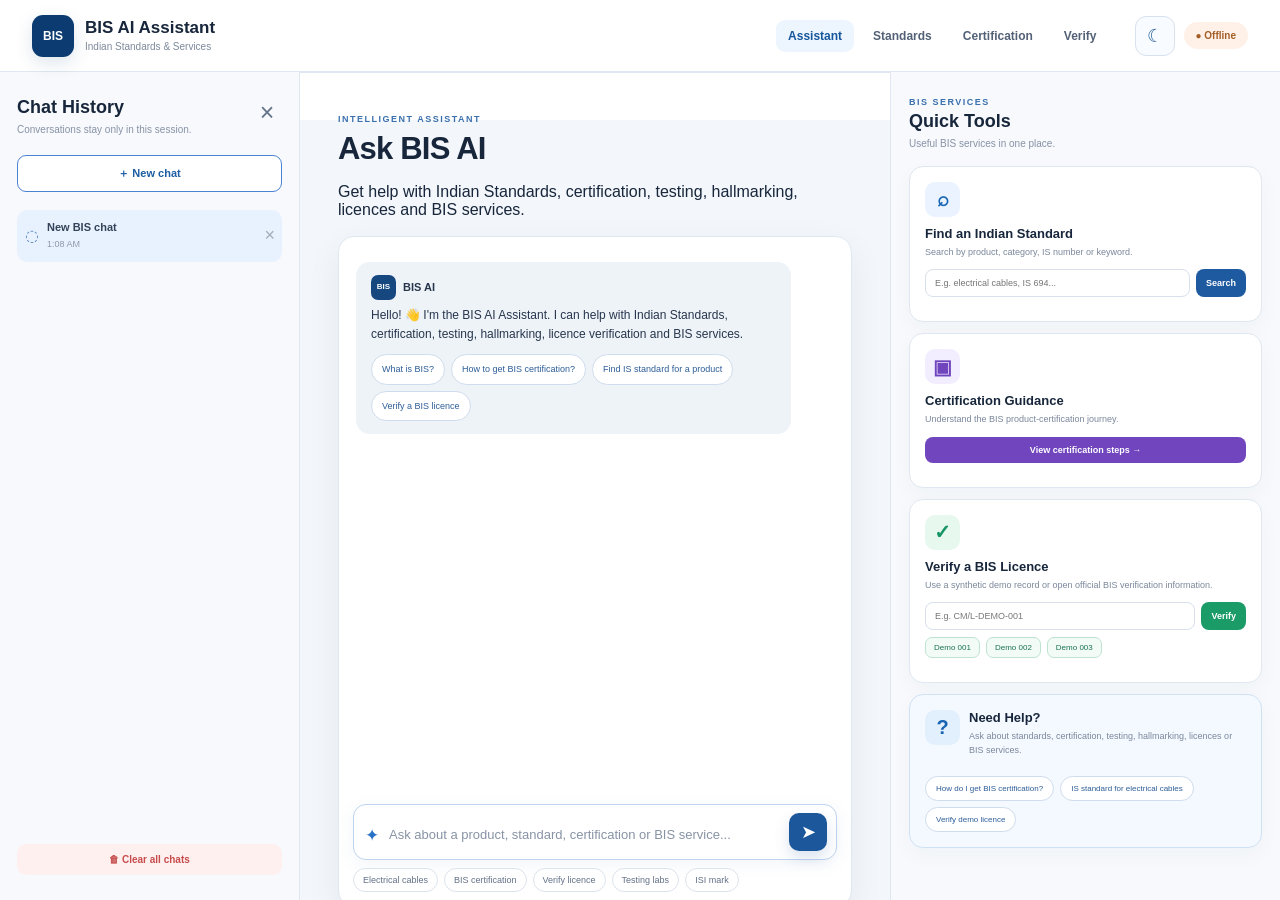
==== commit 13e69c47: "Load fixed sidebar layout without animation" ====
--- a/frontend/index.html
+++ b/frontend/index.html
@@ -6,6 +6,7 @@
   <meta name="theme-color" content="#0b3b70">
   <title>BIS AI Assistant — SIH26107</title>
   <link rel="stylesheet" href="style.css?v=20260917-final">
+  <link rel="stylesheet" href="fixed-layout.css?v=20260917-1">
 </head>
 <body>
   <header class="topbar">
--- a/frontend/fixed-layout.css
+++ b/frontend/fixed-layout.css
@@ -0,0 +1,75 @@
+/* BIS AI Assistant — fixed sidebar override */
+
+/* Keep the three-panel workspace locked to the viewport. */
+.workspace {
+  position: fixed !important;
+  top: 72px !important;
+  left: 0 !important;
+  right: 0 !important;
+  bottom: 0 !important;
+  width: 100vw !important;
+  height: calc(100vh - 72px) !important;
+  margin: 0 !important;
+  padding: 0 !important;
+  display: grid !important;
+  grid-template-columns: 300px minmax(0, 1fr) 390px !important;
+  grid-template-rows: minmax(0, 1fr) !important;
+  grid-template-areas: "history assistant tools" !important;
+  overflow: hidden !important;
+  max-width: none !important;
+  transform: none !important;
+}
+
+/* Sidebars stay fixed; their own contents can scroll. */
+.history-panel,
+.tools-column {
+  position: relative !important;
+  top: auto !important;
+  left: auto !important;
+  right: auto !important;
+  bottom: auto !important;
+  height: 100% !important;
+  min-height: 0 !important;
+  align-self: stretch !important;
+  animation: none !important;
+  transition: none !important;
+  transform: none !important;
+}
+
+/* Remove sidebar open/close motion. */
+.history-panel * {
+  transition: none !important;
+}
+
+.history-reopen {
+  animation: none !important;
+  transition: none !important;
+  transform: none !important;
+}
+
+@media (max-width: 1200px) and (min-width: 901px) {
+  .workspace {
+    grid-template-columns: 270px minmax(0, 1fr) 340px !important;
+  }
+}
+
+@media (max-width: 900px) {
+  .workspace {
+    position: relative !important;
+    top: auto !important;
+    left: auto !important;
+    right: auto !important;
+    bottom: auto !important;
+    width: 100% !important;
+    height: auto !important;
+    min-height: calc(100vh - 72px) !important;
+    display: block !important;
+    overflow: visible !important;
+  }
+
+  .history-panel,
+  .tools-column {
+    position: relative !important;
+    height: auto !important;
+  }
+}
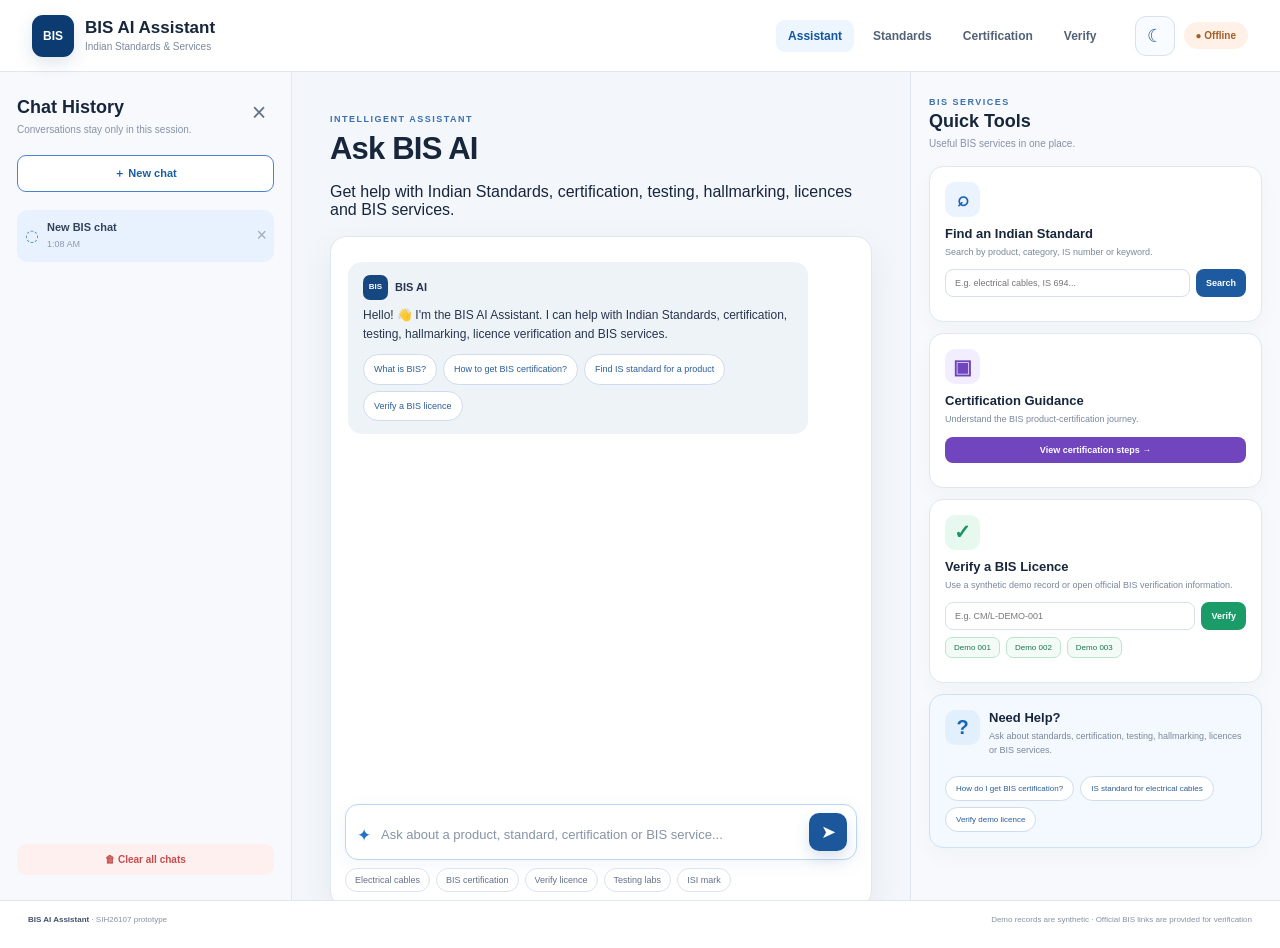
==== commit 39995dce: "Remove conflicting fixed layout and use mobile drawer stylesheet" ====
--- a/frontend/index.html
+++ b/frontend/index.html
@@ -6,7 +6,7 @@
   <meta name="theme-color" content="#0b3b70">
   <title>BIS AI Assistant — SIH26107</title>
   <link rel="stylesheet" href="style.css?v=20260917-final">
-  <link rel="stylesheet" href="fixed-layout.css?v=20260917-1">
+  <link rel="stylesheet" href="mobile-drawer.css?v=20260917-1">
 </head>
 <body>
   <header class="topbar">
--- a/frontend/mobile-drawer.css
+++ b/frontend/mobile-drawer.css
@@ -0,0 +1,27 @@
+/* BIS AI Assistant — mobile history drawer */
+
+@media (max-width: 900px) {
+  .history-panel {
+    position: fixed;
+    inset: 64px auto 0 0;
+    z-index: 900;
+    width: min(80vw, 280px);
+    height: calc(100vh - 64px);
+    display: flex;
+    transform: translateX(-100%);
+    visibility: hidden;
+    opacity: 1;
+    box-shadow: 16px 0 40px #183b5b25;
+    transition: transform .22s ease, visibility 0s linear .22s;
+  }
+
+  body.history-open .history-panel {
+    transform: translateX(0);
+    visibility: visible;
+    transition: transform .22s ease, visibility 0s linear 0s;
+  }
+
+  body.history-open .history-reopen { display: none; }
+  body.history-closed .workspace { grid-template-columns: minmax(0, 1fr); }
+  .history-reopen { display: grid; top: 75px; left: 12px; }
+}
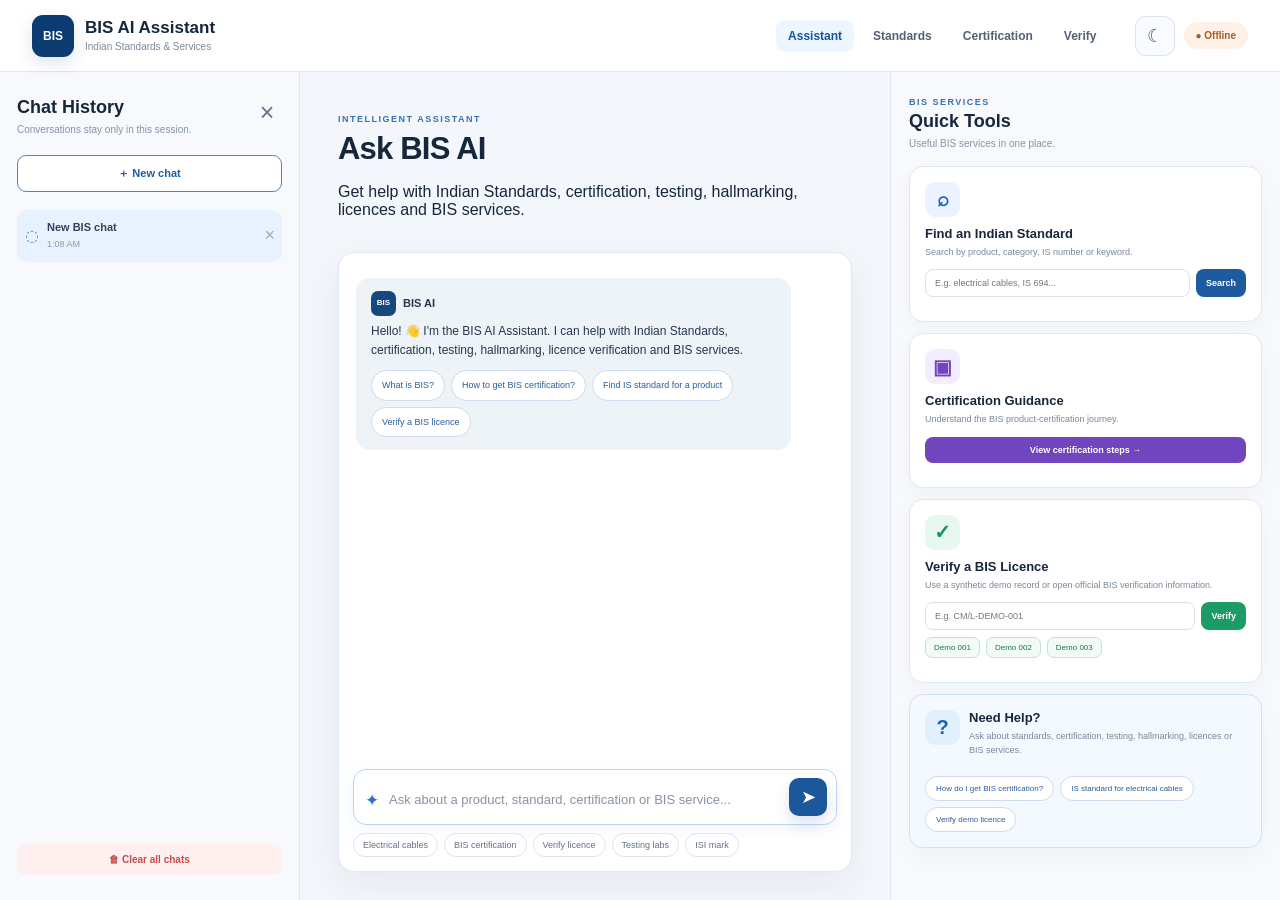
==== commit 774d0205: "fix: make frontend viewport layout fixed" ====
--- a/frontend/index.html
+++ b/frontend/index.html
@@ -7,6 +7,7 @@
   <title>BIS AI Assistant — SIH26107</title>
   <link rel="stylesheet" href="style.css?v=20260917-final">
   <link rel="stylesheet" href="mobile-drawer.css?v=20260917-1">
+  <link rel="stylesheet" href="final-fixed-layout.css?v=20260917-1">
 </head>
 <body>
   <header class="topbar">
--- a/frontend/final-fixed-layout.css
+++ b/frontend/final-fixed-layout.css
@@ -0,0 +1,130 @@
+/* BIS AI Assistant — final fixed viewport layout */
+
+html, body {
+  width: 100%;
+  height: 100%;
+  margin: 0;
+  overflow: hidden !important;
+}
+
+.topbar {
+  position: fixed !important;
+  top: 0 !important;
+  left: 0 !important;
+  right: 0 !important;
+  width: 100vw !important;
+  height: 72px !important;
+  z-index: 1000 !important;
+}
+
+.workspace {
+  position: fixed !important;
+  top: 72px !important;
+  left: 0 !important;
+  right: 0 !important;
+  bottom: 0 !important;
+  width: 100vw !important;
+  height: calc(100vh - 72px) !important;
+  margin: 0 !important;
+  padding: 0 !important;
+  display: grid !important;
+  grid-template-columns: 300px minmax(0, 1fr) 390px !important;
+  grid-template-rows: minmax(0, 1fr) !important;
+  grid-template-areas: "history assistant tools" !important;
+  align-items: stretch !important;
+  justify-items: stretch !important;
+  overflow: hidden !important;
+  transform: none !important;
+}
+
+.history-panel,
+.assistant-column,
+.tools-column {
+  position: relative !important;
+  inset: auto !important;
+  transform: none !important;
+  margin: 0 !important;
+  min-width: 0 !important;
+  min-height: 0 !important;
+}
+
+.history-panel {
+  grid-area: history !important;
+  display: flex !important;
+  width: auto !important;
+  height: auto !important;
+  visibility: visible !important;
+  opacity: 1 !important;
+}
+
+.assistant-column {
+  grid-area: assistant !important;
+  display: flex !important;
+  flex-direction: column !important;
+  overflow: hidden !important;
+}
+
+.tools-column {
+  grid-area: tools !important;
+  display: block !important;
+  overflow-y: auto !important;
+}
+
+.history-reopen {
+  display: none !important;
+}
+
+footer {
+  display: none !important;
+}
+
+@media (max-width: 900px) {
+  .topbar {
+    height: 64px !important;
+  }
+
+  .workspace {
+    top: 64px !important;
+    height: calc(100vh - 64px) !important;
+    grid-template-columns: minmax(0, 1fr) !important;
+    grid-template-areas: "assistant" !important;
+  }
+
+  .history-panel {
+    position: fixed !important;
+    top: 64px !important;
+    left: 0 !important;
+    bottom: 0 !important;
+    width: min(80vw, 280px) !important;
+    height: calc(100vh - 64px) !important;
+    z-index: 1100 !important;
+    transform: translateX(-100%) !important;
+    visibility: hidden !important;
+  }
+
+  body.history-open .history-panel {
+    transform: translateX(0) !important;
+    visibility: visible !important;
+  }
+
+  body.history-open .history-reopen {
+    display: none !important;
+  }
+
+  .history-reopen {
+    display: grid !important;
+    position: fixed !important;
+    top: 75px !important;
+    left: 12px !important;
+    z-index: 1050 !important;
+  }
+
+  .assistant-column {
+    grid-area: assistant !important;
+    width: 100% !important;
+  }
+
+  .tools-column {
+    display: none !important;
+  }
+}
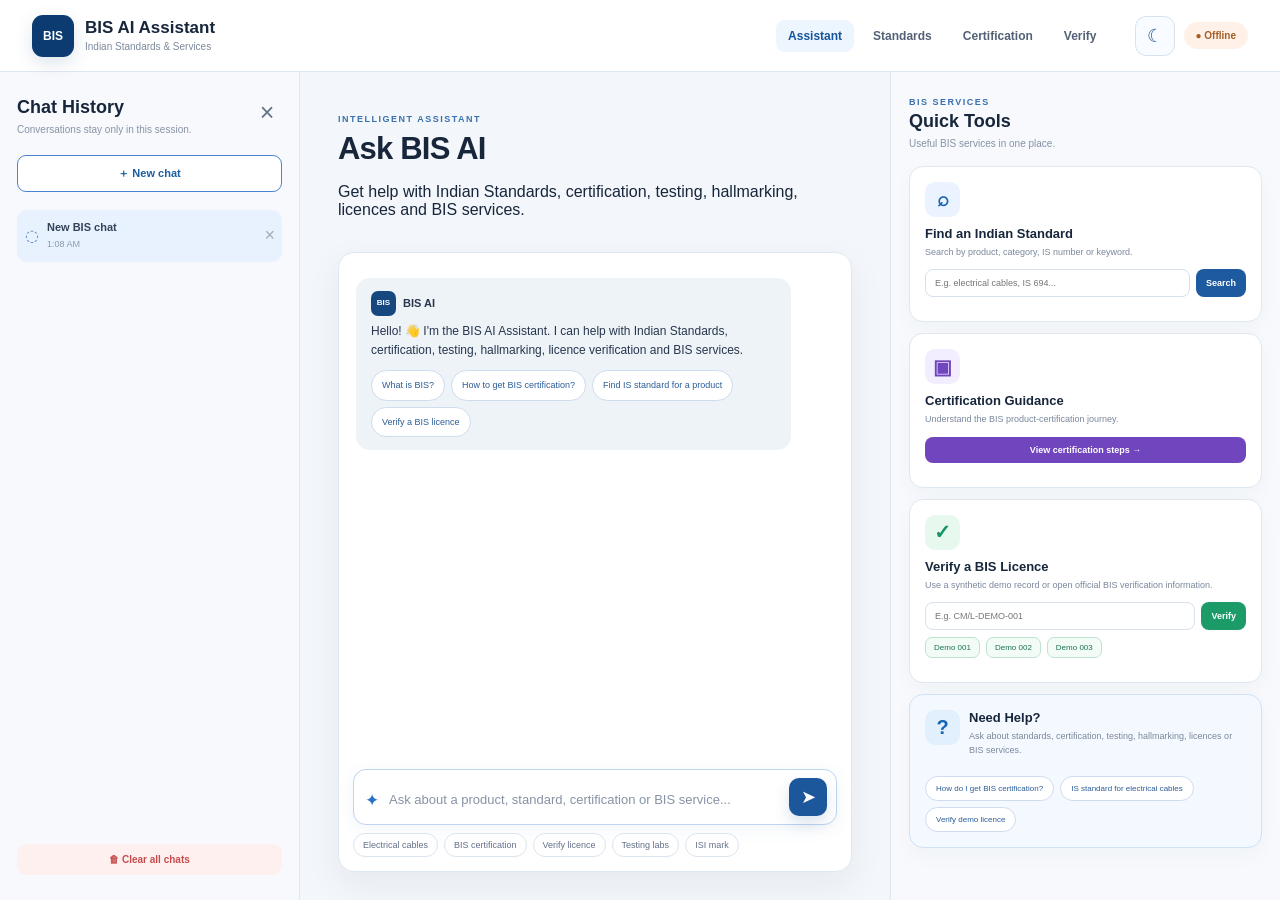
==== commit 3983b746: "Finalize fixed layout and prevent desktop navigation from moving the page" ====
--- a/frontend/index.html
+++ b/frontend/index.html
@@ -7,7 +7,7 @@
   <title>BIS AI Assistant — SIH26107</title>
   <link rel="stylesheet" href="style.css?v=20260917-final">
   <link rel="stylesheet" href="mobile-drawer.css?v=20260917-1">
-  <link rel="stylesheet" href="final-fixed-layout.css?v=20260917-1">
+  <link rel="stylesheet" href="final-fixed-layout.css?v=20260917-2">
 </head>
 <body>
   <header class="topbar">
@@ -112,8 +112,9 @@
       document.getElementById('question').addEventListener('keydown', (event) => {
         if (event.key === 'Enter' && !event.shiftKey) { event.preventDefault(); document.getElementById('askForm').requestSubmit(); }
       });
-      document.querySelectorAll('.main-nav .nav-link').forEach((link) => link.addEventListener('click', () => {
+      document.querySelectorAll('.main-nav .nav-link').forEach((link) => link.addEventListener('click', (event) => {
         document.querySelectorAll('.main-nav .nav-link').forEach((item) => item.classList.remove('active')); link.classList.add('active');
+        if (window.innerWidth > 900) event.preventDefault();
       }));
     })();
   </script>
